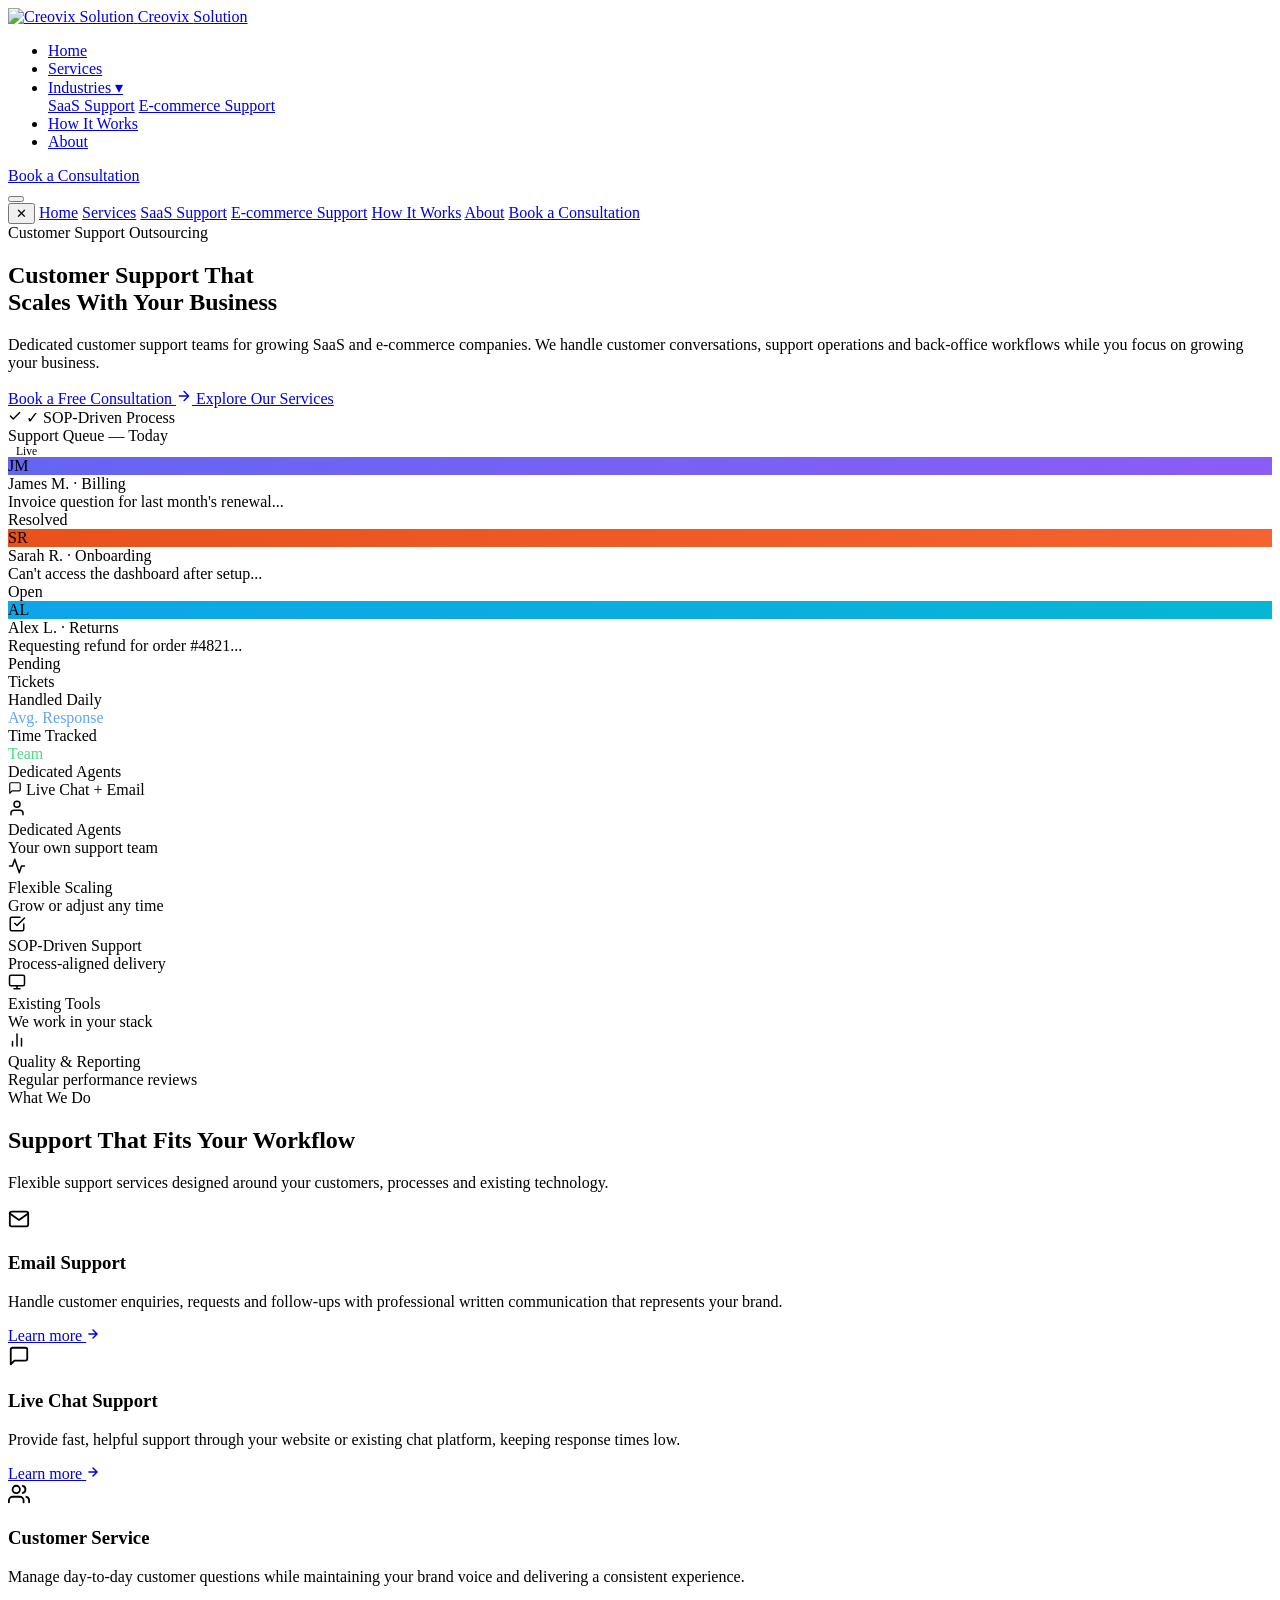
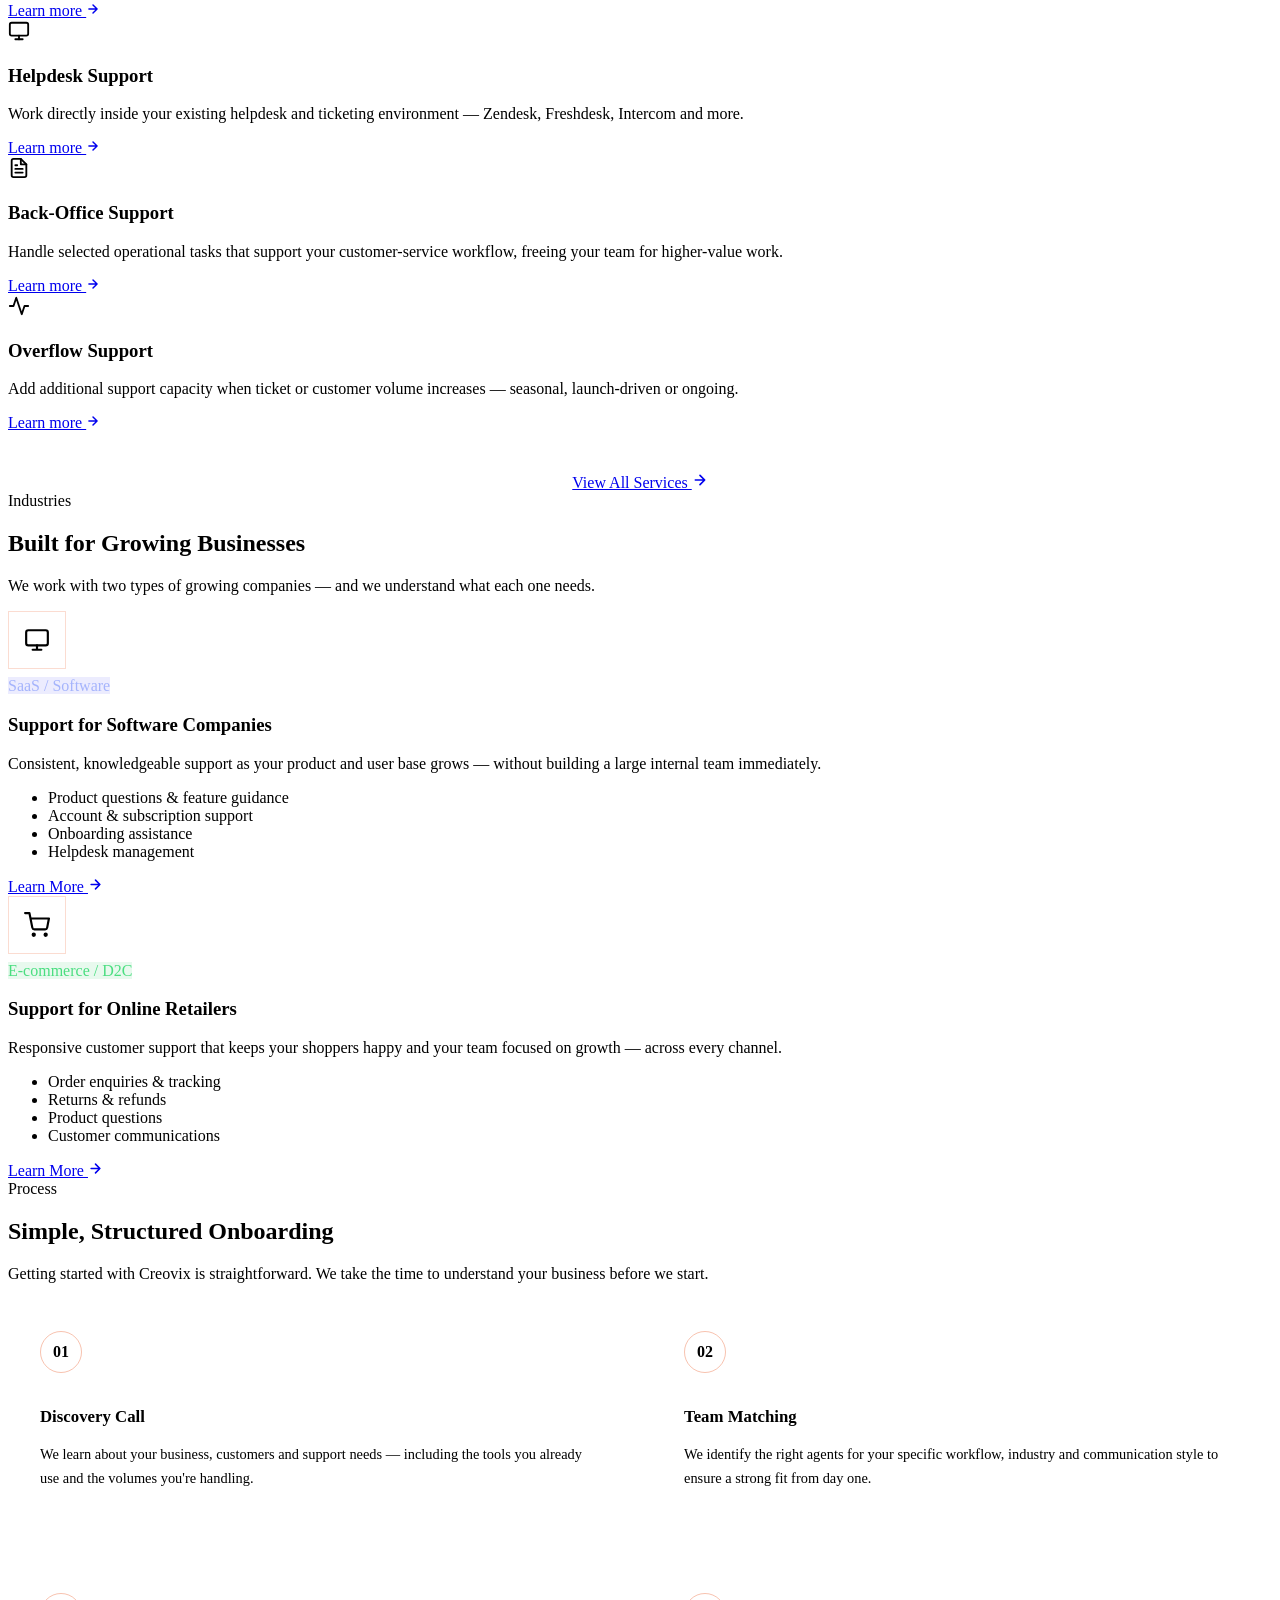
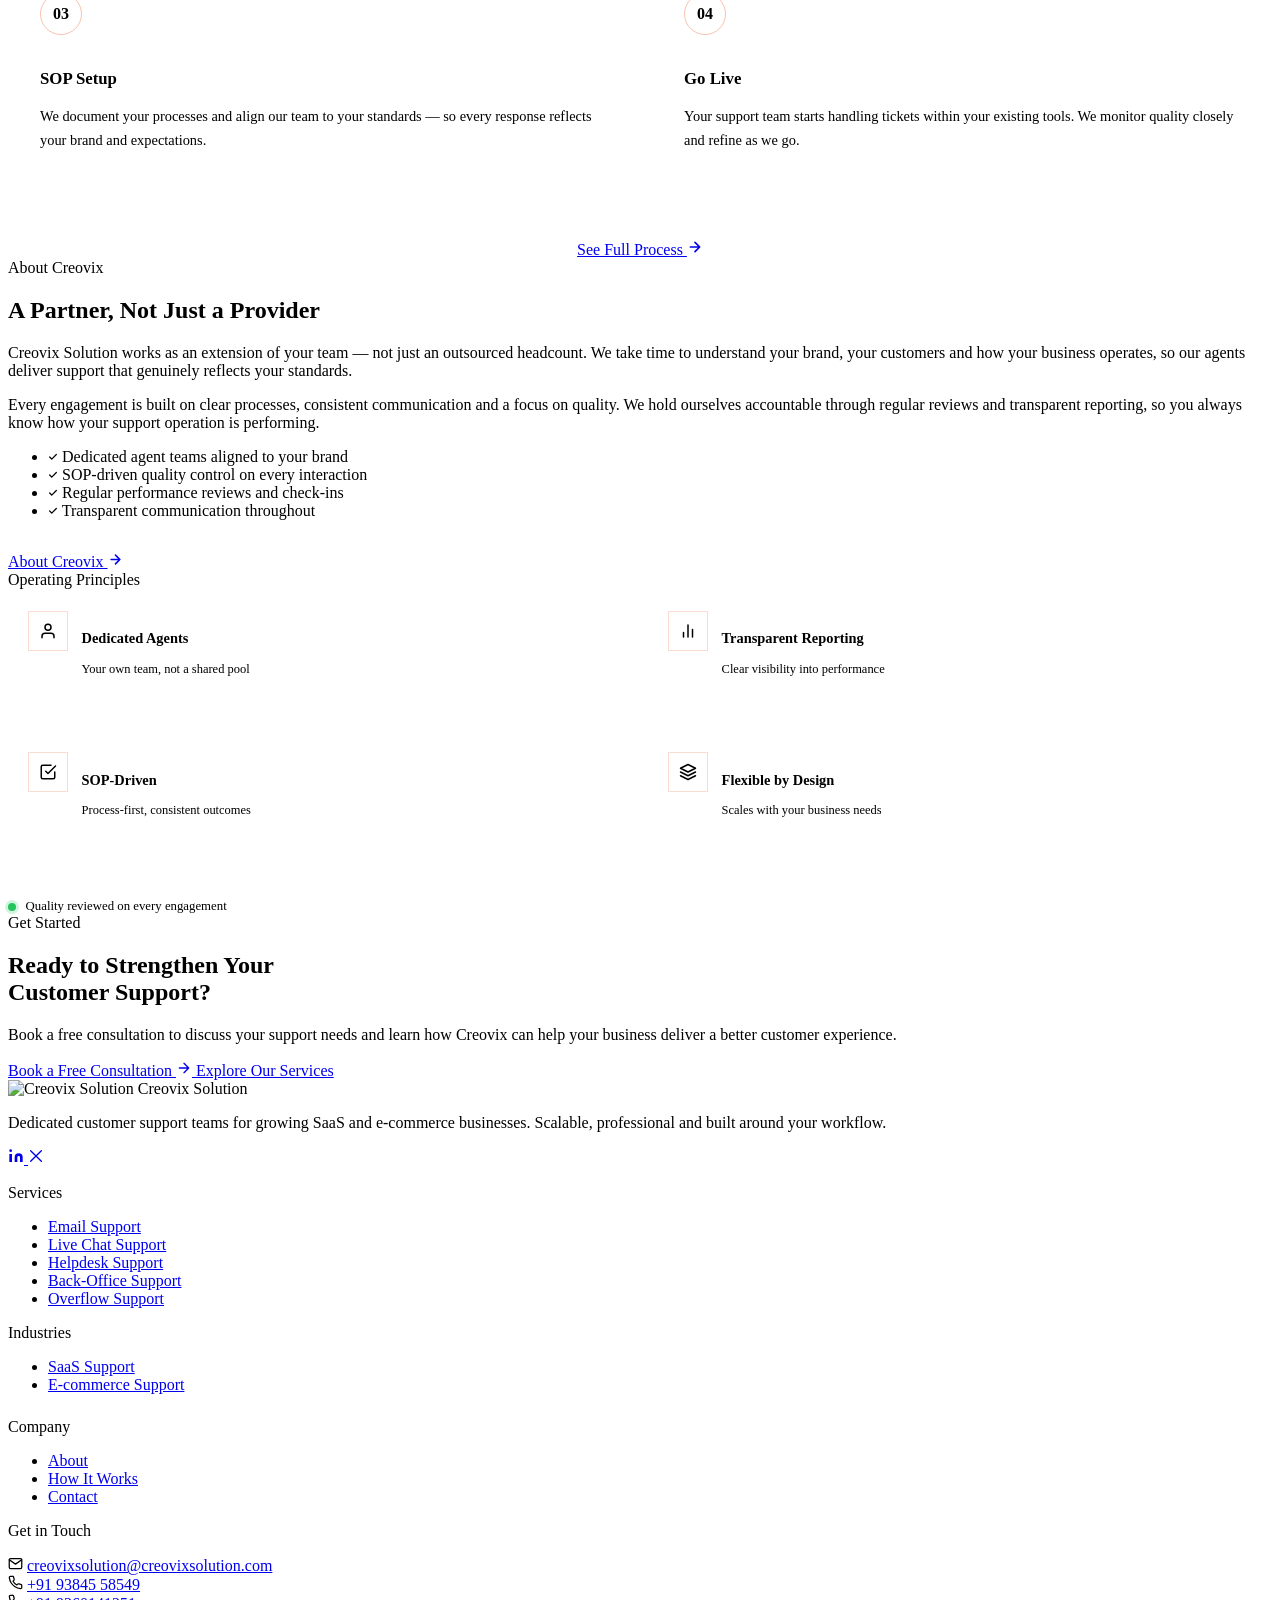
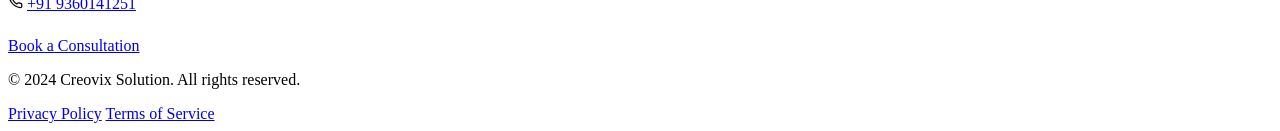
==== index.html @ 56b6237a "Add files via upload" ====
<!DOCTYPE html>
<html lang="en">
<head>
  <meta charset="UTF-8">
  <meta name="viewport" content="width=device-width, initial-scale=1.0">
  <title>Creovix Solution — Customer Support That Scales With Your Business</title>
  <meta name="description" content="Dedicated customer support teams for growing SaaS and e-commerce companies. Creovix Solution handles customer conversations, support operations and back-office workflows while you focus on growth.">

  <!-- Open Graph -->
  <meta property="og:title" content="Creovix Solution — Customer Support That Scales With Your Business">
  <meta property="og:description" content="Dedicated customer support teams for growing SaaS and e-commerce companies. Professional, scalable and built around your workflow.">
  <meta property="og:type" content="website">
  <meta property="og:url" content="https://creovixsolution.com">
  <meta property="og:image" content="assets/logo.png">

  <!-- Twitter Card -->
  <meta name="twitter:card" content="summary_large_image">
  <meta name="twitter:title" content="Creovix Solution — Customer Support That Scales">
  <meta name="twitter:description" content="Dedicated support teams for SaaS and e-commerce businesses. Scalable, professional and built around your workflow.">

  <link rel="stylesheet" href="css/styles.css">

  <style>
    /* ── Homepage-specific tweaks ── */

    /* Hero visual show on tablets */
    @media (max-width: 1024px) {
      .hero__visual { display: flex; }
      .hero__inner  { grid-template-columns: 1fr 1fr; gap: 2rem; }
      .hero__card-wrapper { max-width: 360px; }
    }
    @media (max-width: 820px) {
      .hero__inner  { grid-template-columns: 1fr; }
      .hero__visual { display: none; }
    }

    /* Steps grid (homepage teaser — 2×2) */
    .steps-grid {
      display: grid;
      grid-template-columns: 1fr 1fr;
      gap: 1.5rem;
    }
    @media (max-width: 640px) {
      .steps-grid { grid-template-columns: 1fr; }
    }

    .step-card {
      background: var(--grad-card);
      border: 1px solid var(--border);
      border-radius: var(--radius-lg);
      padding: 2rem;
      transition: all var(--duration) var(--ease);
      position: relative;
      overflow: hidden;
    }
    .step-card:hover {
      border-color: var(--border-hover);
      transform: translateY(-4px);
      box-shadow: var(--shadow-md);
    }
    .step-card__num {
      display: inline-flex;
      align-items: center;
      justify-content: center;
      width: 40px; height: 40px;
      border-radius: 50%;
      background: var(--accent-subtle);
      border: 1.5px solid rgba(232,82,26,0.35);
      font-family: var(--font-display);
      font-size: 1rem;
      font-weight: 700;
      color: var(--accent);
      margin-bottom: 1.1rem;
    }
    .step-card h3 {
      font-size: 1.05rem;
      font-weight: 600;
      margin-bottom: 0.5rem;
    }
    .step-card p {
      font-size: 0.9rem;
      color: var(--text-muted);
      line-height: 1.7;
    }

    /* About teaser principles grid */
    .principles-grid {
      display: grid;
      grid-template-columns: 1fr 1fr;
      gap: 1rem;
    }
    .principle-card {
      background: var(--surface);
      border: 1px solid var(--border);
      border-radius: var(--radius-md);
      padding: 1.4rem 1.25rem;
      display: flex;
      align-items: flex-start;
      gap: 0.85rem;
      transition: all var(--duration) var(--ease);
    }
    .principle-card:hover {
      border-color: var(--border-hover);
      background: var(--surface-hover);
    }
    .principle-card__icon {
      width: 38px; height: 38px;
      border-radius: var(--radius-md);
      background: var(--accent-subtle);
      border: 1px solid rgba(232,82,26,0.2);
      display: flex;
      align-items: center;
      justify-content: center;
      flex-shrink: 0;
      color: var(--accent);
    }
    .principle-card h4 {
      font-size: 0.9rem;
      font-weight: 600;
      margin-bottom: 0.2rem;
      color: var(--text-primary);
    }
    .principle-card p {
      font-size: 0.78rem;
      color: var(--text-muted);
      line-height: 1.55;
    }

    /* Industry card badge colours */
    .badge--saas { background: rgba(99,102,241,0.12); color: #a5b4fc; }
    .badge--ecom { background: rgba(34,197,94,0.1); color: #4ADE80; }

    /* Industry visual icon panel */
    .industry-icon-panel {
      width: 56px; height: 56px;
      border-radius: var(--radius-lg);
      background: var(--accent-subtle);
      border: 1px solid rgba(232,82,26,0.2);
      display: flex;
      align-items: center;
      justify-content: center;
      color: var(--accent);
      margin-bottom: 0.5rem;
    }
  </style>
</head>
<body>

<!-- ═══════════════════════════════════════════════
     NAVIGATION
════════════════════════════════════════════════ -->
<nav class="nav" id="nav">
  <div class="container">
    <div class="nav__inner">
      <a href="index.html" class="nav__logo">
        <img src="assets/logo.png" alt="Creovix Solution">
        <span class="nav__logo-text">Creovix <span>Solution</span></span>
      </a>
      <ul class="nav__links">
        <li><a href="index.html" class="nav__link active">Home</a></li>
        <li class="nav__item">
          <a href="services.html" class="nav__link">Services</a>
        </li>
        <li class="nav__item">
          <a href="#" class="nav__link">Industries ▾</a>
          <div class="nav__dropdown">
            <a href="saas-support.html" class="nav__dropdown-link">SaaS Support</a>
            <a href="ecommerce-support.html" class="nav__dropdown-link">E-commerce Support</a>
          </div>
        </li>
        <li><a href="how-it-works.html" class="nav__link">How It Works</a></li>
        <li><a href="about.html" class="nav__link">About</a></li>
      </ul>
      <div class="nav__cta">
        <a href="contact.html" class="btn btn-primary btn-sm">Book a Consultation</a>
      </div>
      <button class="nav__hamburger" aria-label="Menu">
        <span></span><span></span><span></span>
      </button>
    </div>
  </div>
</nav>

<div class="nav__mobile">
  <button class="nav__mobile-close">✕</button>
  <a href="index.html" class="nav__mobile-link">Home</a>
  <a href="services.html" class="nav__mobile-link">Services</a>
  <a href="saas-support.html" class="nav__mobile-link">SaaS Support</a>
  <a href="ecommerce-support.html" class="nav__mobile-link">E-commerce Support</a>
  <a href="how-it-works.html" class="nav__mobile-link">How It Works</a>
  <a href="about.html" class="nav__mobile-link">About</a>
  <a href="contact.html" class="nav__mobile-link btn btn-primary" style="margin-top:1rem;">Book a Consultation</a>
</div>


<!-- ═══════════════════════════════════════════════
     SECTION 1 — HERO
════════════════════════════════════════════════ -->
<section class="hero">
  <!-- Background decorations -->
  <div class="hero__bg-grid" aria-hidden="true"></div>
  <div class="hero__glow" aria-hidden="true"></div>
  <div class="hero__glow-2" aria-hidden="true"></div>

  <div class="container">
    <div class="hero__inner">

      <!-- Left — Content -->
      <div class="hero__content">
        <div class="hero__badge">
          <span class="hero__badge-dot"></span>
          Customer Support Outsourcing
        </div>

        <h1 class="display-xl hero__title">
          Customer Support That<br>
          <span class="highlight">Scales</span> With Your Business
        </h1>

        <p class="hero__lead">
          Dedicated customer support teams for growing SaaS and e-commerce companies. We handle customer conversations, support operations and back-office workflows while you focus on growing your business.
        </p>

        <div class="hero__actions">
          <a href="contact.html" class="btn btn-primary btn-lg">
            Book a Free Consultation
            <svg width="16" height="16" viewBox="0 0 24 24" fill="none" stroke="currentColor" stroke-width="2" stroke-linecap="round" stroke-linejoin="round">
              <path d="M5 12h14M12 5l7 7-7 7"/>
            </svg>
          </a>
          <a href="services.html" class="btn btn-secondary btn-lg">Explore Our Services</a>
        </div>
      </div>

      <!-- Right — Faux Dashboard -->
      <div class="hero__visual">
        <div class="hero__card-wrapper">

          <!-- Float card top-left -->
          <div class="hero__float-card hero__float-card--tl">
            <svg width="14" height="14" viewBox="0 0 24 24" fill="none" stroke="currentColor" stroke-width="2.5" stroke-linecap="round" stroke-linejoin="round">
              <polyline points="20 6 9 17 4 12"/>
            </svg>
            ✓ SOP-Driven Process
          </div>

          <!-- Dashboard panel -->
          <div class="hero__interface">
            <!-- Header -->
            <div class="hero__interface-header">
              <span class="hero__interface-title">Support Queue — Today</span>
              <div style="display:flex;align-items:center;gap:0.5rem;">
                <div class="hero__status-dot"></div>
                <span style="font-size:0.72rem;color:var(--text-muted);">Live</span>
              </div>
            </div>

            <!-- Ticket 1 -->
            <div class="hero__ticket">
              <div class="hero__ticket-avatar" style="background: linear-gradient(135deg,#6366F1,#8B5CF6);">JM</div>
              <div class="hero__ticket-body">
                <div class="hero__ticket-name">James M. · Billing</div>
                <div class="hero__ticket-msg">Invoice question for last month's renewal...</div>
              </div>
              <span class="hero__ticket-badge badge--green">Resolved</span>
            </div>

            <!-- Ticket 2 -->
            <div class="hero__ticket">
              <div class="hero__ticket-avatar" style="background: linear-gradient(135deg,#E8521A,#F46330);">SR</div>
              <div class="hero__ticket-body">
                <div class="hero__ticket-name">Sarah R. · Onboarding</div>
                <div class="hero__ticket-msg">Can't access the dashboard after setup...</div>
              </div>
              <span class="hero__ticket-badge badge--blue">Open</span>
            </div>

            <!-- Ticket 3 -->
            <div class="hero__ticket" style="margin-bottom:0;">
              <div class="hero__ticket-avatar" style="background: linear-gradient(135deg,#0EA5E9,#06B6D4);">AL</div>
              <div class="hero__ticket-body">
                <div class="hero__ticket-name">Alex L. · Returns</div>
                <div class="hero__ticket-msg">Requesting refund for order #4821...</div>
              </div>
              <span class="hero__ticket-badge badge--orange">Pending</span>
            </div>

            <!-- Metric cards -->
            <div class="hero__metrics">
              <div class="hero__metric">
                <div class="hero__metric-value" style="color:var(--accent);">Tickets</div>
                <div class="hero__metric-label">Handled Daily</div>
              </div>
              <div class="hero__metric">
                <div class="hero__metric-value" style="color:#60A5FA;">Avg. Response</div>
                <div class="hero__metric-label">Time Tracked</div>
              </div>
              <div class="hero__metric">
                <div class="hero__metric-value" style="color:#4ADE80;">Team</div>
                <div class="hero__metric-label">Dedicated Agents</div>
              </div>
            </div>
          </div><!-- /.hero__interface -->

          <!-- Float card bottom-right -->
          <div class="hero__float-card hero__float-card--br">
            <svg width="14" height="14" viewBox="0 0 24 24" fill="none" stroke="currentColor" stroke-width="2" stroke-linecap="round" stroke-linejoin="round">
              <path d="M21 15a2 2 0 0 1-2 2H7l-4 4V5a2 2 0 0 1 2-2h14a2 2 0 0 1 2 2z"/>
            </svg>
            Live Chat + Email
          </div>

        </div><!-- /.hero__card-wrapper -->
      </div><!-- /.hero__visual -->

    </div><!-- /.hero__inner -->
  </div><!-- /.container -->
</section>


<!-- ═══════════════════════════════════════════════
     SECTION 2 — TRUST STRIP
════════════════════════════════════════════════ -->
<div class="trust">
  <div class="container">
    <div class="trust__inner">

      <div class="trust__item">
        <div class="trust__icon">
          <svg width="18" height="18" viewBox="0 0 24 24" fill="none" stroke="currentColor" stroke-width="2" stroke-linecap="round" stroke-linejoin="round">
            <path d="M20 21v-2a4 4 0 0 0-4-4H8a4 4 0 0 0-4 4v2"/>
            <circle cx="12" cy="7" r="4"/>
          </svg>
        </div>
        <div class="trust__text">
          <div class="trust__title">Dedicated Agents</div>
          <div class="trust__desc">Your own support team</div>
        </div>
      </div>

      <div class="trust__item">
        <div class="trust__icon">
          <svg width="18" height="18" viewBox="0 0 24 24" fill="none" stroke="currentColor" stroke-width="2" stroke-linecap="round" stroke-linejoin="round">
            <polyline points="22 12 18 12 15 21 9 3 6 12 2 12"/>
          </svg>
        </div>
        <div class="trust__text">
          <div class="trust__title">Flexible Scaling</div>
          <div class="trust__desc">Grow or adjust any time</div>
        </div>
      </div>

      <div class="trust__item">
        <div class="trust__icon">
          <svg width="18" height="18" viewBox="0 0 24 24" fill="none" stroke="currentColor" stroke-width="2" stroke-linecap="round" stroke-linejoin="round">
            <path d="M9 11l3 3L22 4"/>
            <path d="M21 12v7a2 2 0 0 1-2 2H5a2 2 0 0 1-2-2V5a2 2 0 0 1 2-2h11"/>
          </svg>
        </div>
        <div class="trust__text">
          <div class="trust__title">SOP-Driven Support</div>
          <div class="trust__desc">Process-aligned delivery</div>
        </div>
      </div>

      <div class="trust__item">
        <div class="trust__icon">
          <svg width="18" height="18" viewBox="0 0 24 24" fill="none" stroke="currentColor" stroke-width="2" stroke-linecap="round" stroke-linejoin="round">
            <rect x="2" y="3" width="20" height="14" rx="2"/>
            <path d="M8 21h8M12 17v4"/>
          </svg>
        </div>
        <div class="trust__text">
          <div class="trust__title">Existing Tools</div>
          <div class="trust__desc">We work in your stack</div>
        </div>
      </div>

      <div class="trust__item">
        <div class="trust__icon">
          <svg width="18" height="18" viewBox="0 0 24 24" fill="none" stroke="currentColor" stroke-width="2" stroke-linecap="round" stroke-linejoin="round">
            <path d="M18 20V10M12 20V4M6 20v-6"/>
          </svg>
        </div>
        <div class="trust__text">
          <div class="trust__title">Quality &amp; Reporting</div>
          <div class="trust__desc">Regular performance reviews</div>
        </div>
      </div>

    </div>
  </div>
</div>


<!-- ═══════════════════════════════════════════════
     SECTION 3 — SERVICES
════════════════════════════════════════════════ -->
<section class="section section--dark">
  <div class="container">

    <div class="section-header section-header--center animate-fade-up">
      <span class="section-label">What We Do</span>
      <h2>Support That Fits Your Workflow</h2>
      <p class="text-lead">Flexible support services designed around your customers, processes and existing technology.</p>
    </div>

    <div class="services-grid">

      <!-- 1 Email Support -->
      <div class="service-card animate-fade-up">
        <div class="service-card__icon">
          <svg width="22" height="22" viewBox="0 0 24 24" fill="none" stroke="currentColor" stroke-width="2" stroke-linecap="round" stroke-linejoin="round">
            <path d="M4 4h16c1.1 0 2 .9 2 2v12c0 1.1-.9 2-2 2H4c-1.1 0-2-.9-2-2V6c0-1.1.9-2 2-2z"/>
            <polyline points="22,6 12,13 2,6"/>
          </svg>
        </div>
        <h3>Email Support</h3>
        <p>Handle customer enquiries, requests and follow-ups with professional written communication that represents your brand.</p>
        <a href="services.html" class="service-card__arrow">
          Learn more
          <svg width="14" height="14" viewBox="0 0 24 24" fill="none" stroke="currentColor" stroke-width="2.5" stroke-linecap="round" stroke-linejoin="round">
            <path d="M5 12h14M12 5l7 7-7 7"/>
          </svg>
        </a>
      </div>

      <!-- 2 Live Chat -->
      <div class="service-card animate-fade-up">
        <div class="service-card__icon">
          <svg width="22" height="22" viewBox="0 0 24 24" fill="none" stroke="currentColor" stroke-width="2" stroke-linecap="round" stroke-linejoin="round">
            <path d="M21 15a2 2 0 0 1-2 2H7l-4 4V5a2 2 0 0 1 2-2h14a2 2 0 0 1 2 2z"/>
          </svg>
        </div>
        <h3>Live Chat Support</h3>
        <p>Provide fast, helpful support through your website or existing chat platform, keeping response times low.</p>
        <a href="services.html" class="service-card__arrow">
          Learn more
          <svg width="14" height="14" viewBox="0 0 24 24" fill="none" stroke="currentColor" stroke-width="2.5" stroke-linecap="round" stroke-linejoin="round">
            <path d="M5 12h14M12 5l7 7-7 7"/>
          </svg>
        </a>
      </div>

      <!-- 3 Customer Service -->
      <div class="service-card animate-fade-up">
        <div class="service-card__icon">
          <svg width="22" height="22" viewBox="0 0 24 24" fill="none" stroke="currentColor" stroke-width="2" stroke-linecap="round" stroke-linejoin="round">
            <path d="M17 21v-2a4 4 0 0 0-4-4H5a4 4 0 0 0-4 4v2"/>
            <circle cx="9" cy="7" r="4"/>
            <path d="M23 21v-2a4 4 0 0 0-3-3.87"/>
            <path d="M16 3.13a4 4 0 0 1 0 7.75"/>
          </svg>
        </div>
        <h3>Customer Service</h3>
        <p>Manage day-to-day customer questions while maintaining your brand voice and delivering a consistent experience.</p>
        <a href="services.html" class="service-card__arrow">
          Learn more
          <svg width="14" height="14" viewBox="0 0 24 24" fill="none" stroke="currentColor" stroke-width="2.5" stroke-linecap="round" stroke-linejoin="round">
            <path d="M5 12h14M12 5l7 7-7 7"/>
          </svg>
        </a>
      </div>

      <!-- 4 Helpdesk -->
      <div class="service-card animate-fade-up">
        <div class="service-card__icon">
          <svg width="22" height="22" viewBox="0 0 24 24" fill="none" stroke="currentColor" stroke-width="2" stroke-linecap="round" stroke-linejoin="round">
            <rect x="2" y="3" width="20" height="14" rx="2" ry="2"/>
            <line x1="8" y1="21" x2="16" y2="21"/>
            <line x1="12" y1="17" x2="12" y2="21"/>
          </svg>
        </div>
        <h3>Helpdesk Support</h3>
        <p>Work directly inside your existing helpdesk and ticketing environment — Zendesk, Freshdesk, Intercom and more.</p>
        <a href="services.html" class="service-card__arrow">
          Learn more
          <svg width="14" height="14" viewBox="0 0 24 24" fill="none" stroke="currentColor" stroke-width="2.5" stroke-linecap="round" stroke-linejoin="round">
            <path d="M5 12h14M12 5l7 7-7 7"/>
          </svg>
        </a>
      </div>

      <!-- 5 Back-Office -->
      <div class="service-card animate-fade-up">
        <div class="service-card__icon">
          <svg width="22" height="22" viewBox="0 0 24 24" fill="none" stroke="currentColor" stroke-width="2" stroke-linecap="round" stroke-linejoin="round">
            <path d="M14 2H6a2 2 0 0 0-2 2v16a2 2 0 0 0 2 2h12a2 2 0 0 0 2-2V8z"/>
            <polyline points="14 2 14 8 20 8"/>
            <line x1="16" y1="13" x2="8" y2="13"/>
            <line x1="16" y1="17" x2="8" y2="17"/>
            <polyline points="10 9 9 9 8 9"/>
          </svg>
        </div>
        <h3>Back-Office Support</h3>
        <p>Handle selected operational tasks that support your customer-service workflow, freeing your team for higher-value work.</p>
        <a href="services.html" class="service-card__arrow">
          Learn more
          <svg width="14" height="14" viewBox="0 0 24 24" fill="none" stroke="currentColor" stroke-width="2.5" stroke-linecap="round" stroke-linejoin="round">
            <path d="M5 12h14M12 5l7 7-7 7"/>
          </svg>
        </a>
      </div>

      <!-- 6 Overflow -->
      <div class="service-card animate-fade-up">
        <div class="service-card__icon">
          <svg width="22" height="22" viewBox="0 0 24 24" fill="none" stroke="currentColor" stroke-width="2" stroke-linecap="round" stroke-linejoin="round">
            <polyline points="22 12 18 12 15 21 9 3 6 12 2 12"/>
          </svg>
        </div>
        <h3>Overflow Support</h3>
        <p>Add additional support capacity when ticket or customer volume increases — seasonal, launch-driven or ongoing.</p>
        <a href="services.html" class="service-card__arrow">
          Learn more
          <svg width="14" height="14" viewBox="0 0 24 24" fill="none" stroke="currentColor" stroke-width="2.5" stroke-linecap="round" stroke-linejoin="round">
            <path d="M5 12h14M12 5l7 7-7 7"/>
          </svg>
        </a>
      </div>

    </div><!-- /.services-grid -->

    <div style="text-align:center;margin-top:2.5rem;" class="animate-fade-up">
      <a href="services.html" class="btn btn-ghost btn-lg">
        View All Services
        <svg width="16" height="16" viewBox="0 0 24 24" fill="none" stroke="currentColor" stroke-width="2.5" stroke-linecap="round" stroke-linejoin="round">
          <path d="M5 12h14M12 5l7 7-7 7"/>
        </svg>
      </a>
    </div>

  </div>
</section>


<!-- ═══════════════════════════════════════════════
     SECTION 4 — INDUSTRY SPLIT
════════════════════════════════════════════════ -->
<section class="section">
  <div class="container">

    <div class="section-header section-header--center animate-fade-up">
      <span class="section-label">Industries</span>
      <h2>Built for Growing Businesses</h2>
      <p class="text-lead">We work with two types of growing companies — and we understand what each one needs.</p>
    </div>

    <div class="industry-grid">

      <!-- SaaS Card -->
      <div class="industry-card animate-fade-up">
        <div>
          <div class="industry-icon-panel">
            <svg width="26" height="26" viewBox="0 0 24 24" fill="none" stroke="currentColor" stroke-width="2" stroke-linecap="round" stroke-linejoin="round">
              <rect x="2" y="3" width="20" height="14" rx="2" ry="2"/>
              <path d="M8 21h8M12 17v4"/>
            </svg>
          </div>
          <span class="industry-card__badge badge--saas">SaaS / Software</span>
        </div>
        <h3>Support for Software Companies</h3>
        <p>Consistent, knowledgeable support as your product and user base grows — without building a large internal team immediately.</p>
        <ul class="industry-card__list">
          <li>Product questions &amp; feature guidance</li>
          <li>Account &amp; subscription support</li>
          <li>Onboarding assistance</li>
          <li>Helpdesk management</li>
        </ul>
        <a href="saas-support.html" class="btn btn-secondary" style="width:fit-content;">
          Learn More
          <svg width="15" height="15" viewBox="0 0 24 24" fill="none" stroke="currentColor" stroke-width="2.5" stroke-linecap="round" stroke-linejoin="round">
            <path d="M5 12h14M12 5l7 7-7 7"/>
          </svg>
        </a>
      </div>

      <!-- E-commerce Card -->
      <div class="industry-card animate-fade-up">
        <div>
          <div class="industry-icon-panel">
            <svg width="26" height="26" viewBox="0 0 24 24" fill="none" stroke="currentColor" stroke-width="2" stroke-linecap="round" stroke-linejoin="round">
              <circle cx="9" cy="21" r="1"/>
              <circle cx="20" cy="21" r="1"/>
              <path d="M1 1h4l2.68 13.39a2 2 0 0 0 2 1.61h9.72a2 2 0 0 0 2-1.61L23 6H6"/>
            </svg>
          </div>
          <span class="industry-card__badge badge--ecom">E-commerce / D2C</span>
        </div>
        <h3>Support for Online Retailers</h3>
        <p>Responsive customer support that keeps your shoppers happy and your team focused on growth — across every channel.</p>
        <ul class="industry-card__list">
          <li>Order enquiries &amp; tracking</li>
          <li>Returns &amp; refunds</li>
          <li>Product questions</li>
          <li>Customer communications</li>
        </ul>
        <a href="ecommerce-support.html" class="btn btn-secondary" style="width:fit-content;">
          Learn More
          <svg width="15" height="15" viewBox="0 0 24 24" fill="none" stroke="currentColor" stroke-width="2.5" stroke-linecap="round" stroke-linejoin="round">
            <path d="M5 12h14M12 5l7 7-7 7"/>
          </svg>
        </a>
      </div>

    </div><!-- /.industry-grid -->
  </div>
</section>


<!-- ═══════════════════════════════════════════════
     SECTION 5 — HOW IT WORKS (teaser)
════════════════════════════════════════════════ -->
<section class="section section--dark">
  <div class="container">

    <div class="section-header section-header--center animate-fade-up">
      <span class="section-label">Process</span>
      <h2>Simple, Structured Onboarding</h2>
      <p class="text-lead">Getting started with Creovix is straightforward. We take the time to understand your business before we start.</p>
    </div>

    <div class="steps-grid">

      <div class="step-card animate-fade-up">
        <div class="step-card__num">01</div>
        <h3>Discovery Call</h3>
        <p>We learn about your business, customers and support needs — including the tools you already use and the volumes you're handling.</p>
      </div>

      <div class="step-card animate-fade-up">
        <div class="step-card__num">02</div>
        <h3>Team Matching</h3>
        <p>We identify the right agents for your specific workflow, industry and communication style to ensure a strong fit from day one.</p>
      </div>

      <div class="step-card animate-fade-up">
        <div class="step-card__num">03</div>
        <h3>SOP Setup</h3>
        <p>We document your processes and align our team to your standards — so every response reflects your brand and expectations.</p>
      </div>

      <div class="step-card animate-fade-up">
        <div class="step-card__num">04</div>
        <h3>Go Live</h3>
        <p>Your support team starts handling tickets within your existing tools. We monitor quality closely and refine as we go.</p>
      </div>

    </div><!-- /.steps-grid -->

    <div style="text-align:center;margin-top:2.5rem;" class="animate-fade-up">
      <a href="how-it-works.html" class="btn btn-secondary btn-lg">
        See Full Process
        <svg width="16" height="16" viewBox="0 0 24 24" fill="none" stroke="currentColor" stroke-width="2.5" stroke-linecap="round" stroke-linejoin="round">
          <path d="M5 12h14M12 5l7 7-7 7"/>
        </svg>
      </a>
    </div>

  </div>
</section>


<!-- ═══════════════════════════════════════════════
     SECTION 6 — ABOUT TEASER
════════════════════════════════════════════════ -->
<section class="section section--alt">
  <div class="container">
    <div class="split">

      <!-- Left — Content -->
      <div class="split__content animate-fade-up">
        <span class="section-label">About Creovix</span>
        <h2>A Partner, Not Just a Provider</h2>
        <p>
          Creovix Solution works as an extension of your team — not just an outsourced headcount. We take time to understand your brand, your customers and how your business operates, so our agents deliver support that genuinely reflects your standards.
        </p>
        <p>
          Every engagement is built on clear processes, consistent communication and a focus on quality. We hold ourselves accountable through regular reviews and transparent reporting, so you always know how your support operation is performing.
        </p>

        <ul class="value-list" style="margin-bottom:2rem;">
          <li class="value-item">
            <span class="value-item__icon">
              <svg width="10" height="10" viewBox="0 0 24 24" fill="none" stroke="currentColor" stroke-width="3" stroke-linecap="round" stroke-linejoin="round"><polyline points="20 6 9 17 4 12"/></svg>
            </span>
            Dedicated agent teams aligned to your brand
          </li>
          <li class="value-item">
            <span class="value-item__icon">
              <svg width="10" height="10" viewBox="0 0 24 24" fill="none" stroke="currentColor" stroke-width="3" stroke-linecap="round" stroke-linejoin="round"><polyline points="20 6 9 17 4 12"/></svg>
            </span>
            SOP-driven quality control on every interaction
          </li>
          <li class="value-item">
            <span class="value-item__icon">
              <svg width="10" height="10" viewBox="0 0 24 24" fill="none" stroke="currentColor" stroke-width="3" stroke-linecap="round" stroke-linejoin="round"><polyline points="20 6 9 17 4 12"/></svg>
            </span>
            Regular performance reviews and check-ins
          </li>
          <li class="value-item">
            <span class="value-item__icon">
              <svg width="10" height="10" viewBox="0 0 24 24" fill="none" stroke="currentColor" stroke-width="3" stroke-linecap="round" stroke-linejoin="round"><polyline points="20 6 9 17 4 12"/></svg>
            </span>
            Transparent communication throughout
          </li>
        </ul>

        <a href="about.html" class="btn btn-primary">
          About Creovix
          <svg width="15" height="15" viewBox="0 0 24 24" fill="none" stroke="currentColor" stroke-width="2.5" stroke-linecap="round" stroke-linejoin="round">
            <path d="M5 12h14M12 5l7 7-7 7"/>
          </svg>
        </a>
      </div>

      <!-- Right — Operating Principles panel -->
      <div class="split__visual animate-fade-up">
        <div class="split__panel">
          <div class="split__panel-header">
            <span class="split__panel-title">Operating Principles</span>
            <div class="split__panel-dots">
              <div class="split__panel-dot"></div>
              <div class="split__panel-dot"></div>
              <div class="split__panel-dot"></div>
            </div>
          </div>

          <div class="principles-grid">

            <div class="principle-card">
              <div class="principle-card__icon">
                <svg width="18" height="18" viewBox="0 0 24 24" fill="none" stroke="currentColor" stroke-width="2" stroke-linecap="round" stroke-linejoin="round">
                  <path d="M20 21v-2a4 4 0 0 0-4-4H8a4 4 0 0 0-4 4v2"/>
                  <circle cx="12" cy="7" r="4"/>
                </svg>
              </div>
              <div>
                <h4>Dedicated Agents</h4>
                <p>Your own team, not a shared pool</p>
              </div>
            </div>

            <div class="principle-card">
              <div class="principle-card__icon">
                <svg width="18" height="18" viewBox="0 0 24 24" fill="none" stroke="currentColor" stroke-width="2" stroke-linecap="round" stroke-linejoin="round">
                  <path d="M18 20V10M12 20V4M6 20v-6"/>
                </svg>
              </div>
              <div>
                <h4>Transparent Reporting</h4>
                <p>Clear visibility into performance</p>
              </div>
            </div>

            <div class="principle-card">
              <div class="principle-card__icon">
                <svg width="18" height="18" viewBox="0 0 24 24" fill="none" stroke="currentColor" stroke-width="2" stroke-linecap="round" stroke-linejoin="round">
                  <path d="M9 11l3 3L22 4"/>
                  <path d="M21 12v7a2 2 0 0 1-2 2H5a2 2 0 0 1-2-2V5a2 2 0 0 1 2-2h11"/>
                </svg>
              </div>
              <div>
                <h4>SOP-Driven</h4>
                <p>Process-first, consistent outcomes</p>
              </div>
            </div>

            <div class="principle-card">
              <div class="principle-card__icon">
                <svg width="18" height="18" viewBox="0 0 24 24" fill="none" stroke="currentColor" stroke-width="2" stroke-linecap="round" stroke-linejoin="round">
                  <path d="M12 2L2 7l10 5 10-5-10-5z"/>
                  <path d="M2 17l10 5 10-5"/>
                  <path d="M2 12l10 5 10-5"/>
                </svg>
              </div>
              <div>
                <h4>Flexible by Design</h4>
                <p>Scales with your business needs</p>
              </div>
            </div>

          </div><!-- /.principles-grid -->

          <!-- Bottom accent strip -->
          <div style="margin-top:1.5rem;padding-top:1.25rem;border-top:1px solid var(--border);display:flex;align-items:center;gap:0.6rem;">
            <div style="width:8px;height:8px;border-radius:50%;background:#22C55E;box-shadow:0 0 0 3px rgba(34,197,94,0.2);flex-shrink:0;"></div>
            <span style="font-size:0.8rem;color:var(--text-muted);">Quality reviewed on every engagement</span>
          </div>

        </div><!-- /.split__panel -->
      </div><!-- /.split__visual -->

    </div><!-- /.split -->
  </div>
</section>


<!-- ═══════════════════════════════════════════════
     SECTION 7 — CTA
════════════════════════════════════════════════ -->
<div class="cta-section">
  <div class="cta-section__glow" aria-hidden="true"></div>
  <div class="container">
    <div class="cta-section__inner animate-fade-up">
      <span class="section-label">Get Started</span>
      <h2>Ready to Strengthen Your<br>Customer Support?</h2>
      <p>Book a free consultation to discuss your support needs and learn how Creovix can help your business deliver a better customer experience.</p>
      <div class="cta-section__actions">
        <a href="contact.html" class="btn btn-primary btn-lg">
          Book a Free Consultation
          <svg width="16" height="16" viewBox="0 0 24 24" fill="none" stroke="currentColor" stroke-width="2" stroke-linecap="round" stroke-linejoin="round">
            <path d="M5 12h14M12 5l7 7-7 7"/>
          </svg>
        </a>
        <a href="services.html" class="btn btn-secondary btn-lg">Explore Our Services</a>
      </div>
    </div>
  </div>
</div>


<!-- ═══════════════════════════════════════════════
     FOOTER
════════════════════════════════════════════════ -->
<footer class="footer">
  <div class="container">
    <div class="footer__top">

      <div class="footer__brand">
        <div class="footer__brand-logo">
          <img src="assets/logo.png" alt="Creovix Solution">
          <span class="footer__brand-name">Creovix <span>Solution</span></span>
        </div>
        <p>Dedicated customer support teams for growing SaaS and e-commerce businesses. Scalable, professional and built around your workflow.</p>
        <div class="footer__socials">
          <a href="#" class="footer__social" aria-label="LinkedIn">
            <svg width="16" height="16" viewBox="0 0 24 24" fill="currentColor">
              <path d="M16 8a6 6 0 0 1 6 6v7h-4v-7a2 2 0 0 0-2-2 2 2 0 0 0-2 2v7h-4v-7a6 6 0 0 1 6-6zM2 9h4v12H2z"/>
              <circle cx="4" cy="4" r="2"/>
            </svg>
          </a>
          <a href="#" class="footer__social" aria-label="Twitter/X">
            <svg width="16" height="16" viewBox="0 0 24 24" fill="currentColor">
              <path d="M4 4l16 16M20 4L4 20" stroke="currentColor" stroke-width="2" stroke-linecap="round" fill="none"/>
            </svg>
          </a>
        </div>
      </div>

      <div>
        <p class="footer__col-title">Services</p>
        <ul class="footer__links">
          <li><a href="services.html" class="footer__link">Email Support</a></li>
          <li><a href="services.html" class="footer__link">Live Chat Support</a></li>
          <li><a href="services.html" class="footer__link">Helpdesk Support</a></li>
          <li><a href="services.html" class="footer__link">Back-Office Support</a></li>
          <li><a href="services.html" class="footer__link">Overflow Support</a></li>
        </ul>
      </div>

      <div>
        <p class="footer__col-title">Industries</p>
        <ul class="footer__links">
          <li><a href="saas-support.html" class="footer__link">SaaS Support</a></li>
          <li><a href="ecommerce-support.html" class="footer__link">E-commerce Support</a></li>
        </ul>
        <p class="footer__col-title" style="margin-top:1.5rem;">Company</p>
        <ul class="footer__links">
          <li><a href="about.html" class="footer__link">About</a></li>
          <li><a href="how-it-works.html" class="footer__link">How It Works</a></li>
          <li><a href="contact.html" class="footer__link">Contact</a></li>
        </ul>
      </div>

      <div>
        <p class="footer__col-title">Get in Touch</p>
        <div class="footer__contact-item">
          <svg width="15" height="15" viewBox="0 0 24 24" fill="none" stroke="currentColor" stroke-width="2" stroke-linecap="round" stroke-linejoin="round"><path d="M4 4h16c1.1 0 2 .9 2 2v12c0 1.1-.9 2-2 2H4c-1.1 0-2-.9-2-2V6c0-1.1.9-2 2-2z"/><polyline points="22,6 12,13 2,6"/></svg>
          <a href="mailto:creovixsolution@creovixsolution.com">creovixsolution@creovixsolution.com</a>
        </div>
        <div class="footer__contact-item">
          <svg width="15" height="15" viewBox="0 0 24 24" fill="none" stroke="currentColor" stroke-width="2" stroke-linecap="round" stroke-linejoin="round"><path d="M22 16.92v3a2 2 0 0 1-2.18 2 19.79 19.79 0 0 1-8.63-3.07 19.5 19.5 0 0 1-6-6 19.79 19.79 0 0 1-3.07-8.67A2 2 0 0 1 4.11 2h3a2 2 0 0 1 2 1.72 12.84 12.84 0 0 0 .7 2.81 2 2 0 0 1-.45 2.11L8.09 9.91a16 16 0 0 0 6 6l1.27-1.27a2 2 0 0 1 2.11-.45 12.84 12.84 0 0 0 2.81.7A2 2 0 0 1 22 16.92z"/></svg>
          <a href="tel:+919384558549">+91 93845 58549</a>
        </div>
        <div class="footer__contact-item">
          <svg width="15" height="15" viewBox="0 0 24 24" fill="none" stroke="currentColor" stroke-width="2" stroke-linecap="round" stroke-linejoin="round"><path d="M22 16.92v3a2 2 0 0 1-2.18 2 19.79 19.79 0 0 1-8.63-3.07 19.5 19.5 0 0 1-6-6 19.79 19.79 0 0 1-3.07-8.67A2 2 0 0 1 4.11 2h3a2 2 0 0 1 2 1.72 12.84 12.84 0 0 0 .7 2.81 2 2 0 0 1-.45 2.11L8.09 9.91a16 16 0 0 0 6 6l1.27-1.27a2 2 0 0 1 2.11-.45 12.84 12.84 0 0 0 2.81.7A2 2 0 0 1 22 16.92z"/></svg>
          <a href="tel:+919360141251">+91 9360141251</a>
        </div>
        <div style="margin-top:1.5rem;">
          <a href="contact.html" class="btn btn-primary btn-sm">Book a Consultation</a>
        </div>
      </div>

    </div><!-- /.footer__top -->

    <div class="footer__bottom">
      <p class="footer__copy">© 2024 Creovix Solution. All rights reserved.</p>
      <div class="footer__legal">
        <a href="#">Privacy Policy</a>
        <a href="#">Terms of Service</a>
      </div>
    </div>

  </div>
</footer>

<script src="js/main.js"></script>
</body>
</html>
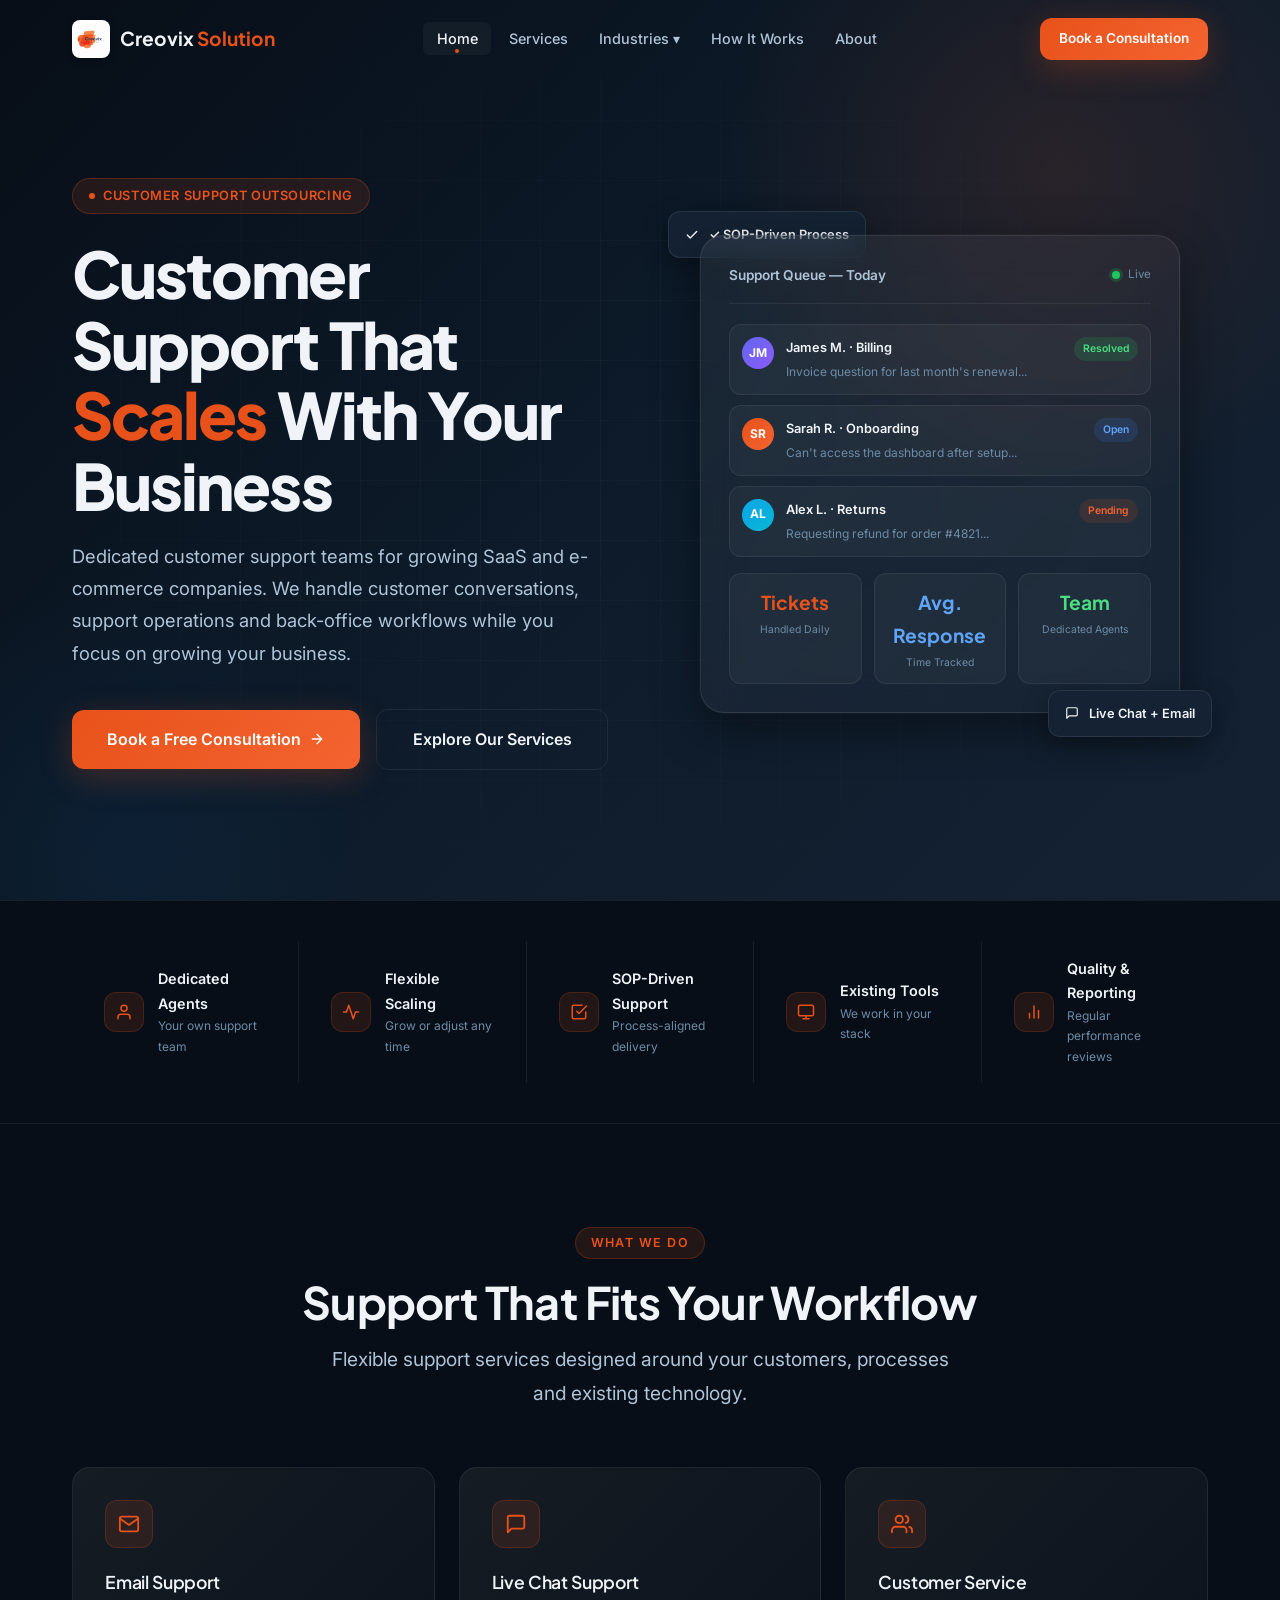
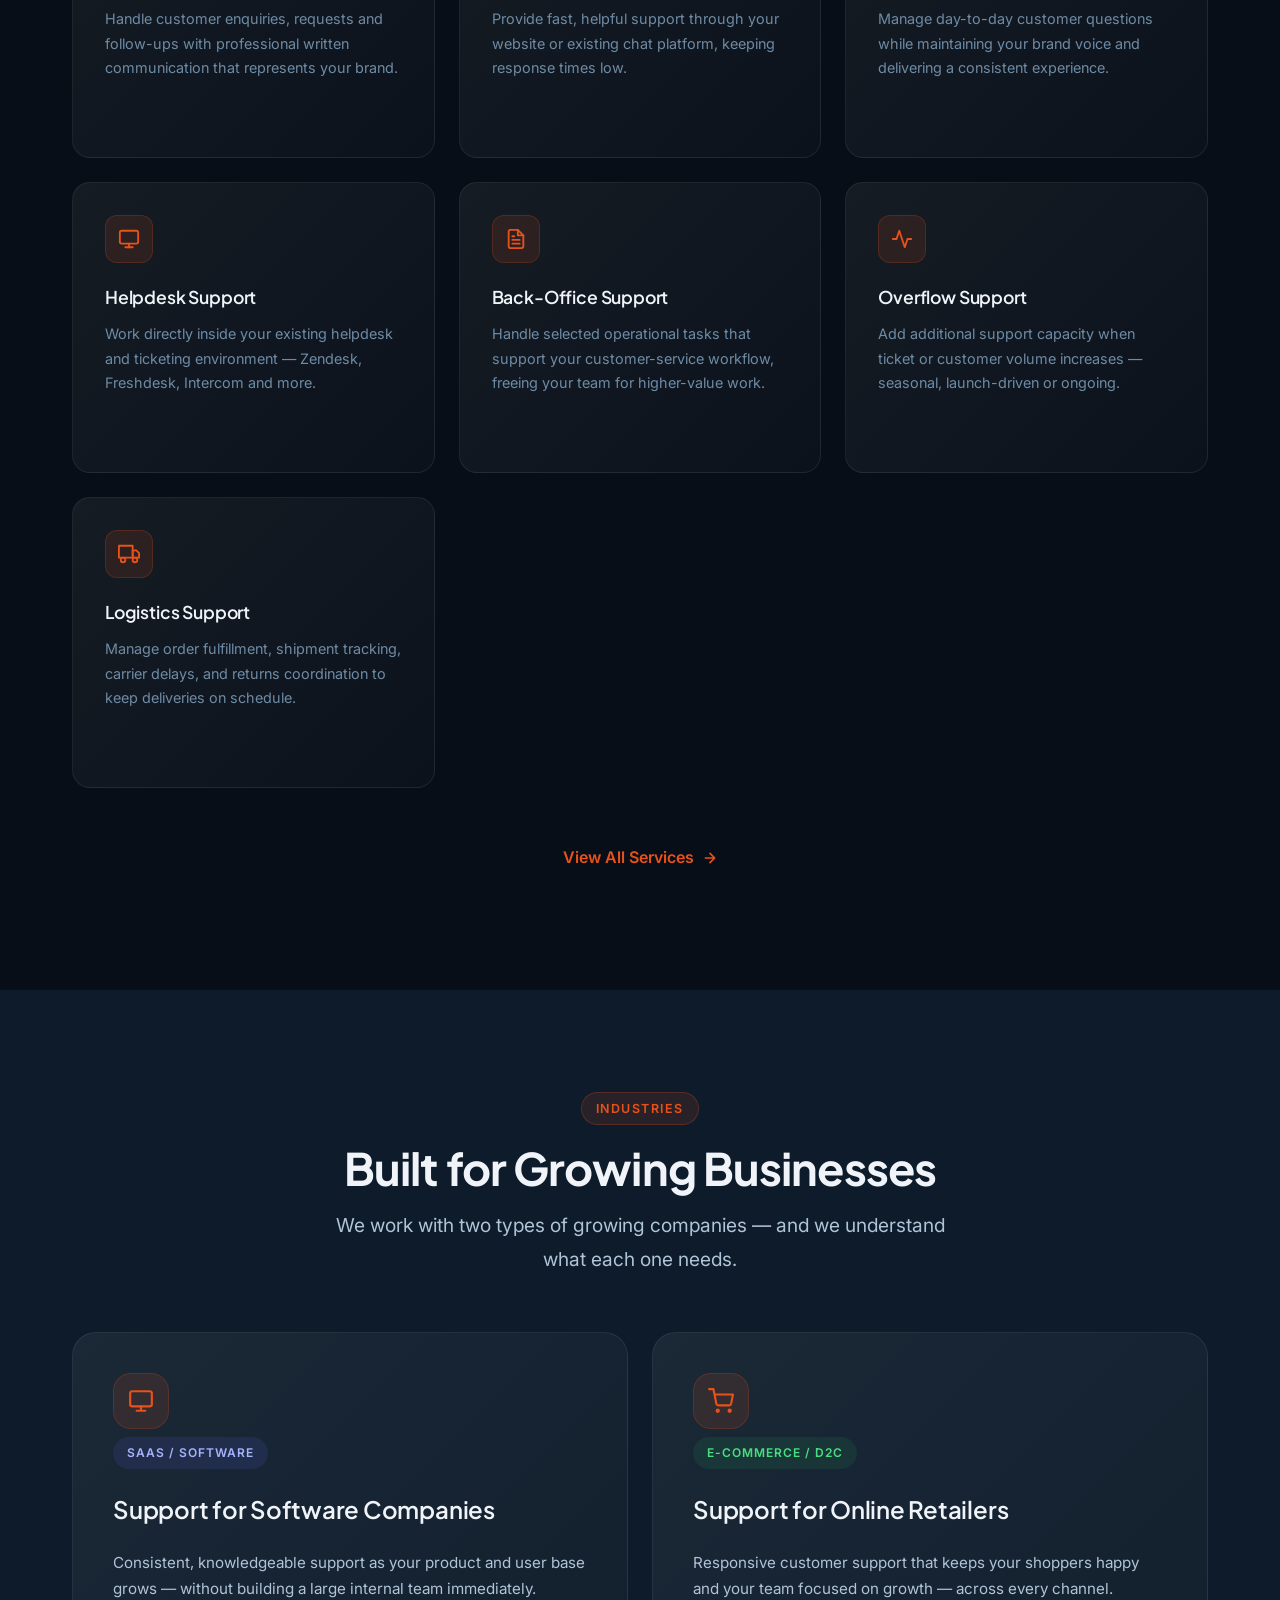
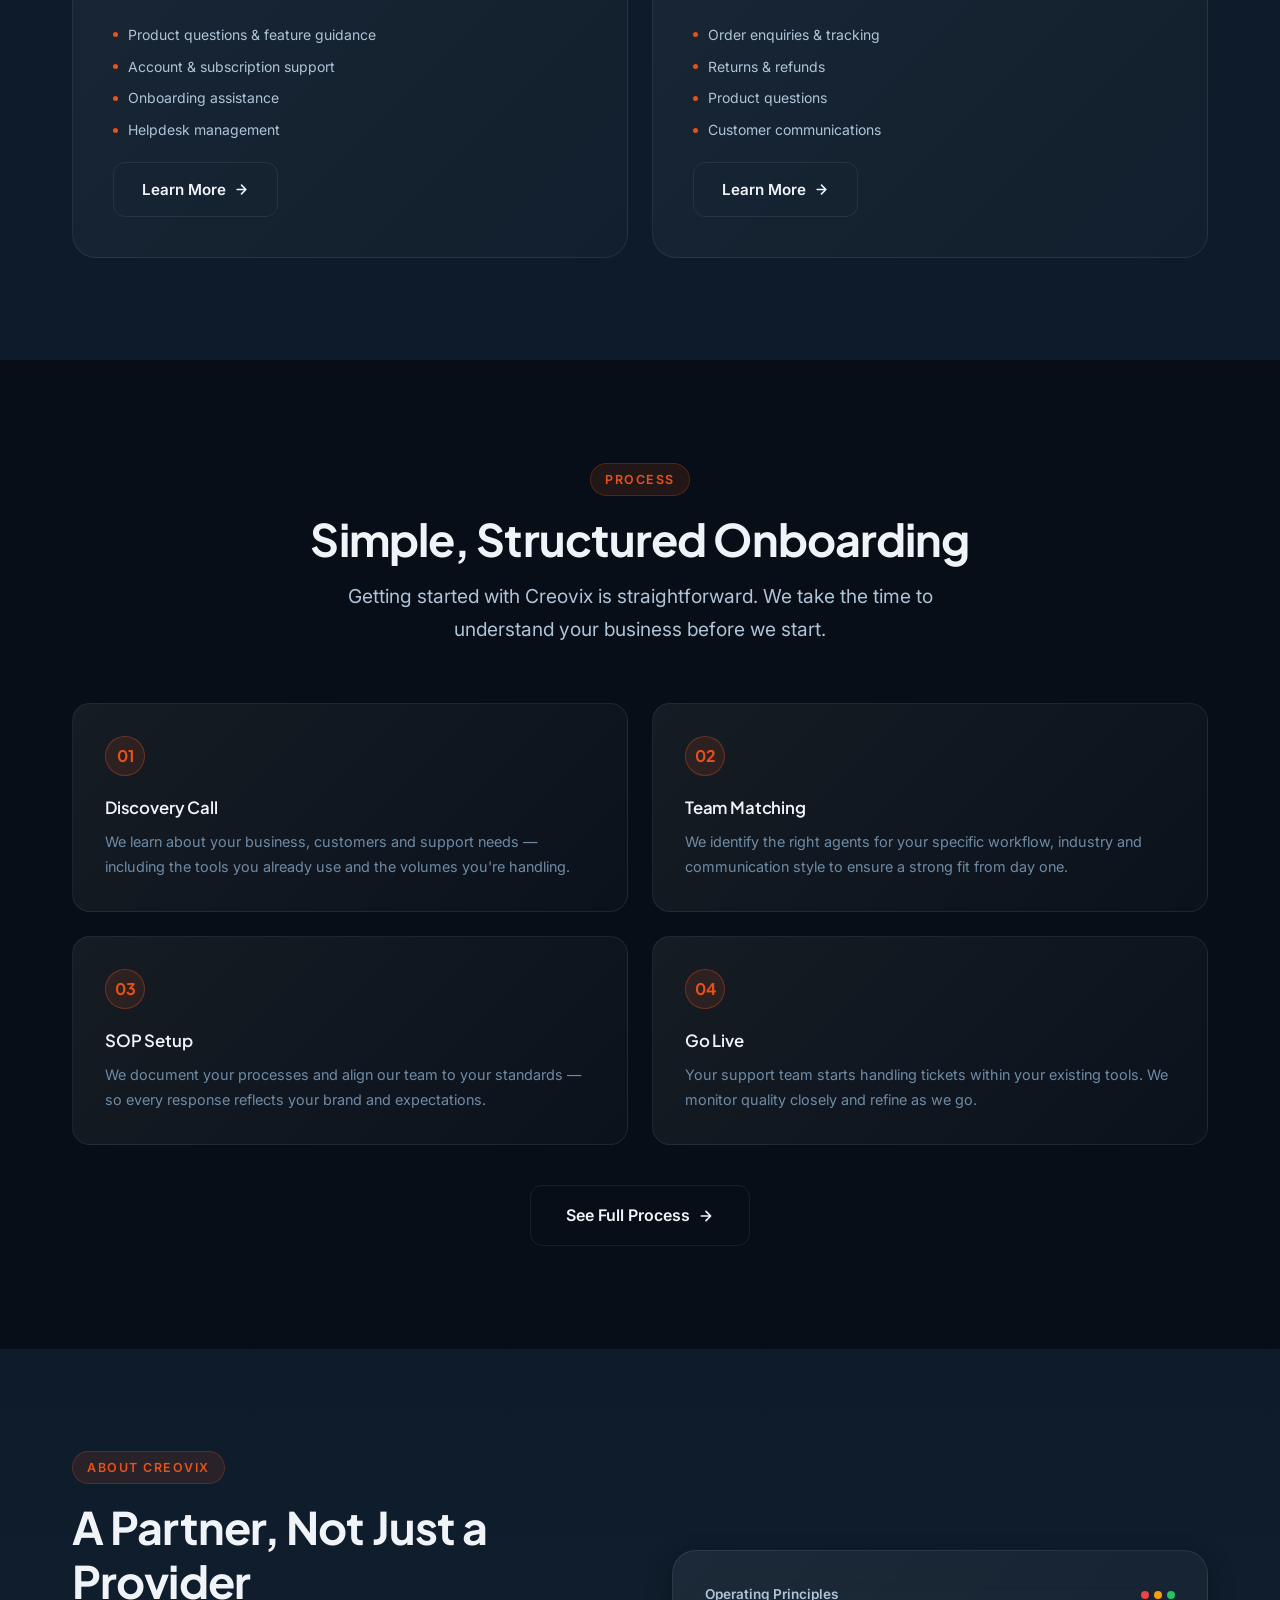
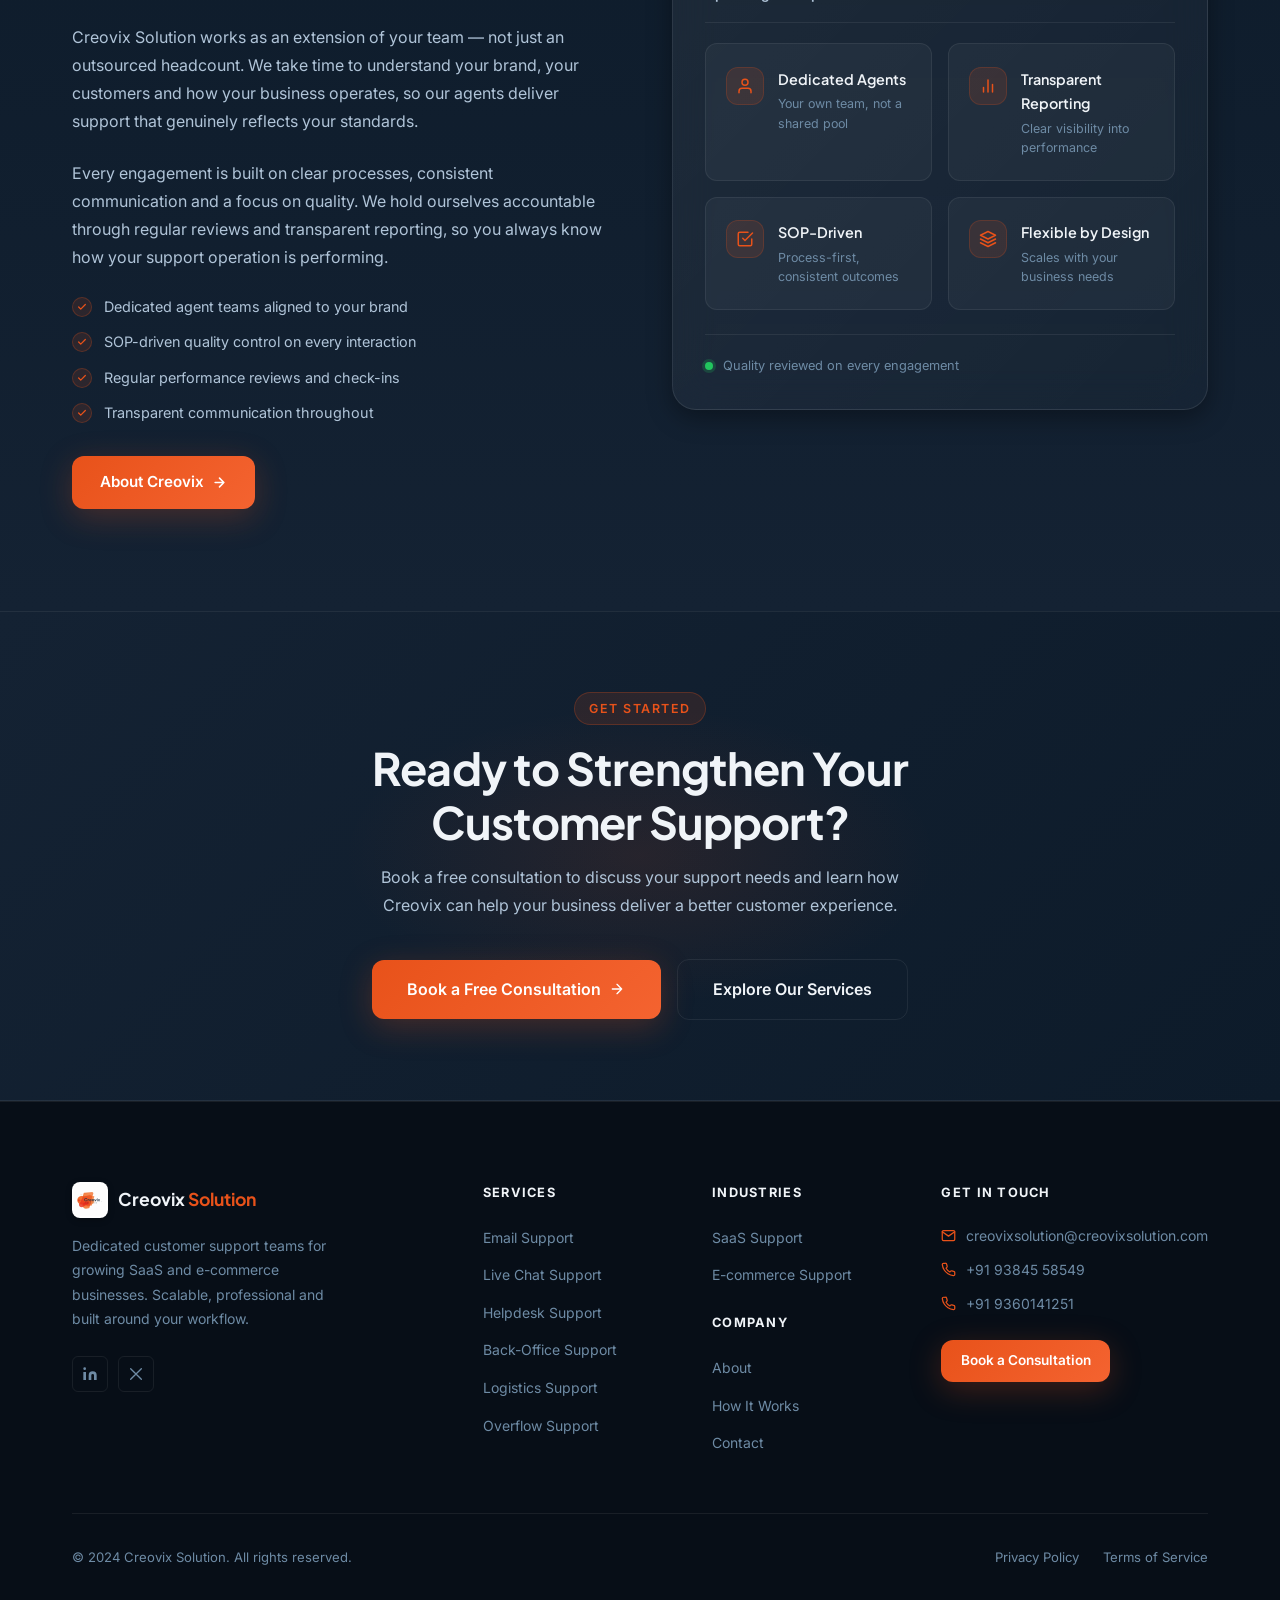
==== commit 6d31bdf6: "Add files via upload" ====
--- a/index.html
+++ b/index.html
@@ -519,6 +519,26 @@
         </a>
       </div>
 
+      <!-- 7 Logistics Support -->
+      <div class="service-card animate-fade-up">
+        <div class="service-card__icon">
+          <svg width="22" height="22" viewBox="0 0 24 24" fill="none" stroke="currentColor" stroke-width="2" stroke-linecap="round" stroke-linejoin="round">
+            <rect x="1" y="3" width="15" height="13"/>
+            <polygon points="16 8 20 8 23 11 23 16 16 16 16 8"/>
+            <circle cx="5.5" cy="18.5" r="2.5"/>
+            <circle cx="18.5" cy="18.5" r="2.5"/>
+          </svg>
+        </div>
+        <h3>Logistics Support</h3>
+        <p>Manage order fulfillment, shipment tracking, carrier delays, and returns coordination to keep deliveries on schedule.</p>
+        <a href="services.html" class="service-card__arrow">
+          Learn more
+          <svg width="14" height="14" viewBox="0 0 24 24" fill="none" stroke="currentColor" stroke-width="2.5" stroke-linecap="round" stroke-linejoin="round">
+            <path d="M5 12h14M12 5l7 7-7 7"/>
+          </svg>
+        </a>
+      </div>
+
     </div><!-- /.services-grid -->
 
     <div style="text-align:center;margin-top:2.5rem;" class="animate-fade-up">
@@ -855,6 +875,7 @@
           <li><a href="services.html" class="footer__link">Live Chat Support</a></li>
           <li><a href="services.html" class="footer__link">Helpdesk Support</a></li>
           <li><a href="services.html" class="footer__link">Back-Office Support</a></li>
+          <li><a href="services.html" class="footer__link">Logistics Support</a></li>
           <li><a href="services.html" class="footer__link">Overflow Support</a></li>
         </ul>
       </div>
--- a/css/styles.css
+++ b/css/styles.css
@@ -0,0 +1,1338 @@
+/* =========================================================
+   Creovix Solution — Global Design System
+   ========================================================= */
+
+/* --- Google Fonts --- */
+@import url('https://fonts.googleapis.com/css2?family=Inter:wght@300;400;500;600;700;800&family=Plus+Jakarta+Sans:wght@400;500;600;700;800&display=swap');
+
+/* --- CSS Custom Properties --- */
+:root {
+  /* Core Palette */
+  --navy-950: #070E17;
+  --navy-900: #0D1B2A;
+  --navy-800: #142233;
+  --navy-700: #1B2D42;
+  --navy-600: #243852;
+  --navy-500: #2E4A68;
+  --navy-400: #3D6080;
+
+  /* Accent — warm orange from logo */
+  --accent:        #E8521A;
+  --accent-light:  #F46330;
+  --accent-subtle: rgba(232, 82, 26, 0.12);
+  --accent-glow:   rgba(232, 82, 26, 0.25);
+
+  /* Text */
+  --text-primary:  #F0F4F8;
+  --text-secondary:#B0C4D8;
+  --text-muted:    #6E8BA5;
+  --text-inverse:  #0D1B2A;
+
+  /* Aliases for cross-page compatibility */
+  --color-bg:         var(--navy-900);
+  --color-surface:    var(--navy-800);
+  --color-surface-2:  var(--navy-700);
+  --color-accent:     var(--accent);
+  --color-accent-light: var(--accent-light);
+  --color-accent-subtle: var(--accent-subtle);
+  --color-text:       var(--text-primary);
+  --color-text-muted: var(--text-secondary);
+  --color-text-subtle:var(--text-muted);
+  --color-border:     var(--border);
+
+  /* Borders & surfaces */
+  --border:        rgba(255,255,255,0.07);
+  --border-hover:  rgba(232, 82, 26, 0.35);
+  --surface:       rgba(255,255,255,0.04);
+  --surface-hover: rgba(255,255,255,0.07);
+  --glass:         rgba(255,255,255,0.05);
+  --glass-border:  rgba(255,255,255,0.09);
+
+  /* Gradients */
+  --grad-hero:  linear-gradient(135deg, #070E17 0%, #0D1B2A 50%, #142233 100%);
+  --grad-card:  linear-gradient(135deg, rgba(255,255,255,0.06) 0%, rgba(255,255,255,0.02) 100%);
+  --grad-accent:linear-gradient(135deg, #E8521A 0%, #F46330 100%);
+  --grad-subtle:linear-gradient(180deg, #0D1B2A 0%, #070E17 100%);
+
+  /* Shadows */
+  --shadow-sm:  0 2px 8px rgba(0,0,0,0.3);
+  --shadow-md:  0 8px 24px rgba(0,0,0,0.35);
+  --shadow-lg:  0 16px 48px rgba(0,0,0,0.4);
+  --shadow-accent: 0 8px 32px rgba(232, 82, 26, 0.25);
+
+  /* Typography */
+  --font-sans:    'Inter', sans-serif;
+  --font-display: 'Plus Jakarta Sans', sans-serif;
+
+  /* Spacing */
+  --section-py: clamp(5rem, 8vw, 7rem);
+  --container:  1200px;
+  --gutter:     clamp(1rem, 5vw, 2rem);
+
+  /* Radius */
+  --radius-sm:  6px;
+  --radius-md:  12px;
+  --radius-lg:  18px;
+  --radius-xl:  24px;
+  --radius-full:9999px;
+
+  /* Transitions */
+  --ease:       cubic-bezier(0.4, 0, 0.2, 1);
+  --ease-out:   cubic-bezier(0, 0, 0.2, 1);
+  --duration:   280ms;
+}
+
+/* --- Reset & Base --- */
+*, *::before, *::after { box-sizing: border-box; margin: 0; padding: 0; }
+
+html {
+  scroll-behavior: smooth;
+  -webkit-text-size-adjust: 100%;
+}
+
+body {
+  font-family: var(--font-sans);
+  background-color: var(--navy-900);
+  color: var(--text-primary);
+  line-height: 1.7;
+  font-size: 16px;
+  overflow-x: hidden;
+  -webkit-font-smoothing: antialiased;
+  -moz-osx-font-smoothing: grayscale;
+}
+
+img { max-width: 100%; height: auto; display: block; }
+a  { color: inherit; text-decoration: none; }
+ul, ol { list-style: none; }
+button { cursor: pointer; border: none; background: none; font: inherit; }
+input, textarea, select { font: inherit; }
+
+/* --- Layout --- */
+.container {
+  max-width: var(--container);
+  margin: 0 auto;
+  padding: 0 var(--gutter);
+}
+
+.section { padding: var(--section-py) 0; }
+
+.section--dark { background: var(--navy-950); }
+.section--darker { background: #060C14; }
+.section--mid   { background: var(--navy-800); }
+.section--alt   { background: linear-gradient(180deg, var(--navy-900) 0%, var(--navy-800) 100%); }
+
+.grid-2 { display: grid; grid-template-columns: 1fr 1fr; gap: 2rem; }
+.grid-3 { display: grid; grid-template-columns: repeat(3, 1fr); gap: 1.75rem; }
+.grid-4 { display: grid; grid-template-columns: repeat(4, 1fr); gap: 1.5rem; }
+
+/* --- Typography --- */
+.display-xl {
+  font-family: var(--font-display);
+  font-size: clamp(2.4rem, 5.5vw, 4rem);
+  font-weight: 800;
+  line-height: 1.1;
+  letter-spacing: -0.03em;
+}
+
+.display-lg {
+  font-family: var(--font-display);
+  font-size: clamp(2rem, 4.5vw, 3.2rem);
+  font-weight: 800;
+  line-height: 1.15;
+  letter-spacing: -0.025em;
+}
+
+.display-md {
+  font-family: var(--font-display);
+  font-size: clamp(1.6rem, 3.5vw, 2.4rem);
+  font-weight: 700;
+  line-height: 1.2;
+  letter-spacing: -0.02em;
+}
+
+h1, h2, h3, h4, h5 { font-family: var(--font-display); }
+
+h2 {
+  font-size: clamp(1.8rem, 3.5vw, 2.8rem);
+  font-weight: 700;
+  line-height: 1.2;
+  letter-spacing: -0.02em;
+}
+
+h3 {
+  font-size: clamp(1.2rem, 2vw, 1.4rem);
+  font-weight: 600;
+  letter-spacing: -0.01em;
+}
+
+.text-lead {
+  font-size: clamp(1rem, 2vw, 1.2rem);
+  color: var(--text-secondary);
+  line-height: 1.75;
+}
+
+.text-body { font-size: 0.95rem; color: var(--text-secondary); line-height: 1.75; }
+.text-small { font-size: 0.85rem; color: var(--text-muted); }
+.text-accent { color: var(--accent); }
+.text-center { text-align: center; }
+.text-muted  { color: var(--text-muted); }
+
+.section-label {
+  display: inline-block;
+  font-size: 0.78rem;
+  font-weight: 600;
+  letter-spacing: 0.12em;
+  text-transform: uppercase;
+  color: var(--accent);
+  margin-bottom: 1rem;
+  padding: 0.3rem 0.9rem;
+  background: var(--accent-subtle);
+  border: 1px solid rgba(232, 82, 26, 0.25);
+  border-radius: var(--radius-full);
+}
+
+/* --- Buttons --- */
+.btn {
+  display: inline-flex;
+  align-items: center;
+  gap: 0.5rem;
+  padding: 0.85rem 1.75rem;
+  border-radius: var(--radius-md);
+  font-size: 0.95rem;
+  font-weight: 600;
+  transition: all var(--duration) var(--ease);
+  white-space: nowrap;
+}
+
+.btn-primary {
+  background: var(--grad-accent);
+  color: #fff;
+  box-shadow: var(--shadow-accent);
+}
+.btn-primary:hover {
+  transform: translateY(-2px);
+  box-shadow: 0 12px 40px rgba(232, 82, 26, 0.35);
+  filter: brightness(1.05);
+}
+
+.btn-secondary {
+  background: transparent;
+  color: var(--text-primary);
+  border: 1.5px solid var(--border);
+}
+.btn-secondary:hover {
+  border-color: rgba(255,255,255,0.2);
+  background: var(--surface-hover);
+  transform: translateY(-2px);
+}
+
+.btn-ghost {
+  background: transparent;
+  color: var(--accent);
+  padding-left: 0;
+  padding-right: 0;
+}
+.btn-ghost:hover { gap: 0.8rem; }
+
+.btn-ghost svg { transition: transform var(--duration) var(--ease); }
+.btn-ghost:hover svg { transform: translateX(4px); }
+
+.btn-lg { padding: 1rem 2.2rem; font-size: 1rem; }
+.btn-sm { padding: 0.6rem 1.2rem; font-size: 0.85rem; }
+
+/* --- Navigation --- */
+.nav {
+  position: fixed;
+  top: 0; left: 0; right: 0;
+  z-index: 1000;
+  padding: 1.1rem 0;
+  transition: all 0.4s var(--ease);
+}
+
+.nav.scrolled {
+  background: rgba(7, 14, 23, 0.92);
+  backdrop-filter: blur(20px);
+  -webkit-backdrop-filter: blur(20px);
+  border-bottom: 1px solid var(--border);
+  padding: 0.75rem 0;
+}
+
+.nav__inner {
+  display: flex;
+  align-items: center;
+  justify-content: space-between;
+  gap: 2rem;
+}
+
+.nav__logo {
+  display: flex;
+  align-items: center;
+  gap: 0.6rem;
+  flex-shrink: 0;
+}
+
+.nav__logo img {
+  height: 38px;
+  width: 38px;
+  object-fit: contain;
+  border-radius: 8px;
+  background: #ffffff;
+  padding: 2px;
+  box-shadow: 0 2px 6px rgba(0,0,0,0.25);
+  flex-shrink: 0;
+}
+
+.nav__logo-text {
+  font-family: var(--font-display);
+  font-size: 1.2rem;
+  font-weight: 700;
+  color: var(--text-primary);
+}
+.nav__logo-text span { color: var(--accent); }
+
+.nav__links {
+  display: flex;
+  align-items: center;
+  gap: 0.25rem;
+}
+
+.nav__link {
+  padding: 0.5rem 0.85rem;
+  font-size: 0.9rem;
+  font-weight: 500;
+  color: var(--text-secondary);
+  border-radius: var(--radius-sm);
+  transition: all var(--duration) var(--ease);
+  position: relative;
+}
+
+.nav__link:hover,
+.nav__link.active {
+  color: var(--text-primary);
+  background: var(--surface);
+}
+
+.nav__link.active::after {
+  content: '';
+  position: absolute;
+  bottom: 2px; left: 50%;
+  transform: translateX(-50%);
+  width: 4px; height: 4px;
+  border-radius: 50%;
+  background: var(--accent);
+}
+
+/* Dropdown */
+.nav__item { position: relative; }
+.nav__dropdown {
+  position: absolute;
+  top: calc(100% + 0.75rem);
+  left: 50%;
+  transform: translateX(-50%) translateY(-8px);
+  min-width: 220px;
+  background: var(--navy-800);
+  border: 1px solid var(--border);
+  border-radius: var(--radius-md);
+  padding: 0.5rem;
+  opacity: 0;
+  visibility: hidden;
+  transition: all var(--duration) var(--ease);
+  box-shadow: var(--shadow-lg);
+}
+.nav__item:hover .nav__dropdown {
+  opacity: 1;
+  visibility: visible;
+  transform: translateX(-50%) translateY(0);
+}
+.nav__dropdown-link {
+  display: block;
+  padding: 0.6rem 0.9rem;
+  font-size: 0.88rem;
+  font-weight: 500;
+  color: var(--text-secondary);
+  border-radius: var(--radius-sm);
+  transition: all var(--duration) var(--ease);
+}
+.nav__dropdown-link:hover {
+  color: var(--text-primary);
+  background: var(--surface-hover);
+}
+
+.nav__cta { display: flex; align-items: center; gap: 0.75rem; }
+
+/* Hamburger */
+.nav__hamburger {
+  display: none;
+  flex-direction: column;
+  gap: 5px;
+  padding: 0.5rem;
+}
+.nav__hamburger span {
+  display: block;
+  width: 24px; height: 2px;
+  background: var(--text-primary);
+  border-radius: 2px;
+  transition: all var(--duration) var(--ease);
+}
+.nav__hamburger.open span:nth-child(1) { transform: translateY(7px) rotate(45deg); }
+.nav__hamburger.open span:nth-child(2) { opacity: 0; }
+.nav__hamburger.open span:nth-child(3) { transform: translateY(-7px) rotate(-45deg); }
+
+/* Mobile nav */
+.nav__mobile {
+  display: none;
+  position: fixed;
+  top: 0; left: 0; right: 0; bottom: 0;
+  background: var(--navy-950);
+  z-index: 999;
+  flex-direction: column;
+  align-items: center;
+  justify-content: center;
+  gap: 0.5rem;
+  opacity: 0;
+  pointer-events: none;
+  transition: opacity var(--duration) var(--ease);
+}
+.nav__mobile.open {
+  display: flex;
+  opacity: 1;
+  pointer-events: all;
+}
+.nav__mobile-link {
+  font-family: var(--font-display);
+  font-size: 1.75rem;
+  font-weight: 700;
+  color: var(--text-secondary);
+  transition: color var(--duration) var(--ease);
+}
+.nav__mobile-link:hover { color: var(--text-primary); }
+.nav__mobile-close {
+  position: absolute;
+  top: 1.5rem; right: 1.5rem;
+  font-size: 1.5rem;
+  color: var(--text-muted);
+  cursor: pointer;
+  padding: 0.5rem;
+}
+
+/* --- Hero --- */
+.hero {
+  min-height: 100vh;
+  display: flex;
+  align-items: center;
+  padding-top: 7rem;
+  padding-bottom: 4rem;
+  position: relative;
+  overflow: hidden;
+  background: var(--grad-hero);
+}
+
+.hero__bg-grid {
+  position: absolute;
+  inset: 0;
+  background-image:
+    linear-gradient(rgba(255,255,255,0.025) 1px, transparent 1px),
+    linear-gradient(90deg, rgba(255,255,255,0.025) 1px, transparent 1px);
+  background-size: 60px 60px;
+  mask-image: radial-gradient(ellipse at center, black 30%, transparent 80%);
+}
+
+.hero__glow {
+  position: absolute;
+  top: -20%; right: -10%;
+  width: 700px; height: 700px;
+  background: radial-gradient(circle, rgba(232,82,26,0.12) 0%, transparent 70%);
+  pointer-events: none;
+}
+
+.hero__glow-2 {
+  position: absolute;
+  bottom: -20%; left: -10%;
+  width: 500px; height: 500px;
+  background: radial-gradient(circle, rgba(13,107,184,0.08) 0%, transparent 70%);
+  pointer-events: none;
+}
+
+.hero__inner {
+  display: grid;
+  grid-template-columns: 1fr 1fr;
+  gap: 4rem;
+  align-items: center;
+  position: relative;
+}
+
+.hero__content { max-width: 600px; }
+
+.hero__badge {
+  display: inline-flex;
+  align-items: center;
+  gap: 0.5rem;
+  padding: 0.4rem 1rem;
+  background: var(--accent-subtle);
+  border: 1px solid rgba(232,82,26,0.25);
+  border-radius: var(--radius-full);
+  font-size: 0.8rem;
+  font-weight: 600;
+  color: var(--accent);
+  letter-spacing: 0.05em;
+  text-transform: uppercase;
+  margin-bottom: 1.5rem;
+}
+
+.hero__badge-dot {
+  width: 6px; height: 6px;
+  border-radius: 50%;
+  background: var(--accent);
+  animation: pulse 2s infinite;
+}
+
+@keyframes pulse {
+  0%, 100% { opacity: 1; transform: scale(1); }
+  50%       { opacity: 0.5; transform: scale(1.4); }
+}
+
+.hero__title { margin-bottom: 1.25rem; }
+
+.hero__title .highlight {
+  color: var(--accent);
+  position: relative;
+}
+
+.hero__lead {
+  font-size: clamp(1rem, 1.8vw, 1.15rem);
+  color: var(--text-secondary);
+  line-height: 1.75;
+  margin-bottom: 2.5rem;
+  max-width: 520px;
+}
+
+.hero__actions {
+  display: flex;
+  align-items: center;
+  gap: 1rem;
+  flex-wrap: wrap;
+}
+
+/* Hero Visual */
+.hero__visual {
+  position: relative;
+  display: flex;
+  justify-content: center;
+  align-items: center;
+}
+
+.hero__card-wrapper {
+  position: relative;
+  width: 100%;
+  max-width: 480px;
+}
+
+.hero__interface {
+  background: var(--grad-card);
+  border: 1px solid var(--glass-border);
+  border-radius: var(--radius-xl);
+  padding: 1.75rem;
+  backdrop-filter: blur(20px);
+  box-shadow: var(--shadow-lg), 0 0 0 1px rgba(255,255,255,0.03);
+}
+
+.hero__interface-header {
+  display: flex;
+  align-items: center;
+  justify-content: space-between;
+  margin-bottom: 1.25rem;
+  padding-bottom: 1rem;
+  border-bottom: 1px solid var(--border);
+}
+
+.hero__interface-title {
+  font-size: 0.85rem;
+  font-weight: 600;
+  color: var(--text-secondary);
+}
+
+.hero__status-dot {
+  width: 8px; height: 8px;
+  border-radius: 50%;
+  background: #22C55E;
+  box-shadow: 0 0 0 3px rgba(34,197,94,0.2);
+  animation: pulse-green 2s infinite;
+}
+
+@keyframes pulse-green {
+  0%, 100% { box-shadow: 0 0 0 3px rgba(34,197,94,0.2); }
+  50%       { box-shadow: 0 0 0 6px rgba(34,197,94,0.1); }
+}
+
+.hero__ticket {
+  display: flex;
+  align-items: flex-start;
+  gap: 0.75rem;
+  padding: 0.75rem;
+  background: var(--surface);
+  border: 1px solid var(--border);
+  border-radius: var(--radius-md);
+  margin-bottom: 0.6rem;
+  transition: all var(--duration) var(--ease);
+}
+
+.hero__ticket:hover {
+  border-color: var(--border-hover);
+  background: var(--surface-hover);
+}
+
+.hero__ticket-avatar {
+  width: 32px; height: 32px;
+  border-radius: 50%;
+  flex-shrink: 0;
+  display: flex;
+  align-items: center;
+  justify-content: center;
+  font-size: 0.75rem;
+  font-weight: 700;
+  color: #fff;
+}
+
+.hero__ticket-body { flex: 1; min-width: 0; }
+.hero__ticket-name { font-size: 0.8rem; font-weight: 600; color: var(--text-primary); margin-bottom: 0.2rem; }
+.hero__ticket-msg  { font-size: 0.75rem; color: var(--text-muted); white-space: nowrap; overflow: hidden; text-overflow: ellipsis; }
+
+.hero__ticket-badge {
+  font-size: 0.65rem;
+  font-weight: 600;
+  padding: 0.2rem 0.55rem;
+  border-radius: var(--radius-full);
+  flex-shrink: 0;
+}
+.badge--green { background: rgba(34,197,94,0.15); color: #4ADE80; }
+.badge--blue  { background: rgba(59,130,246,0.15); color: #60A5FA; }
+.badge--orange{ background: var(--accent-subtle); color: var(--accent-light); }
+
+.hero__metrics {
+  display: grid;
+  grid-template-columns: 1fr 1fr 1fr;
+  gap: 0.75rem;
+  margin-top: 1rem;
+}
+
+.hero__metric {
+  text-align: center;
+  padding: 0.75rem 0.5rem;
+  background: var(--surface);
+  border: 1px solid var(--border);
+  border-radius: var(--radius-md);
+}
+.hero__metric-value {
+  font-family: var(--font-display);
+  font-size: 1.2rem;
+  font-weight: 700;
+  color: var(--text-primary);
+}
+.hero__metric-label { font-size: 0.65rem; color: var(--text-muted); margin-top: 0.15rem; }
+
+/* Float cards */
+.hero__float-card {
+  position: absolute;
+  background: var(--navy-800);
+  border: 1px solid var(--glass-border);
+  border-radius: var(--radius-md);
+  padding: 0.75rem 1rem;
+  box-shadow: var(--shadow-md);
+  display: flex;
+  align-items: center;
+  gap: 0.6rem;
+  font-size: 0.8rem;
+  font-weight: 600;
+  color: var(--text-primary);
+  white-space: nowrap;
+  animation: float 4s ease-in-out infinite;
+}
+
+.hero__float-card:nth-child(2) { animation-delay: -2s; }
+
+.hero__float-card--tl { top: -1.5rem; left: -2rem; }
+.hero__float-card--br { bottom: -1.5rem; right: -2rem; animation-delay: -1s; }
+
+@keyframes float {
+  0%, 100% { transform: translateY(0); }
+  50%       { transform: translateY(-8px); }
+}
+
+/* --- Trust Strip --- */
+.trust {
+  padding: 2.5rem 0;
+  background: var(--navy-950);
+  border-top: 1px solid var(--border);
+  border-bottom: 1px solid var(--border);
+}
+
+.trust__inner {
+  display: flex;
+  align-items: stretch;
+  justify-content: center;
+  gap: 0;
+  flex-wrap: wrap;
+}
+
+.trust__item {
+  display: flex;
+  align-items: center;
+  gap: 0.85rem;
+  padding: 1rem 2rem;
+  border-right: 1px solid var(--border);
+  flex: 1;
+  min-width: 180px;
+  justify-content: center;
+}
+.trust__item:last-child { border-right: none; }
+
+.trust__icon {
+  width: 40px; height: 40px;
+  border-radius: var(--radius-md);
+  background: var(--accent-subtle);
+  border: 1px solid rgba(232,82,26,0.2);
+  display: flex;
+  align-items: center;
+  justify-content: center;
+  flex-shrink: 0;
+  color: var(--accent);
+}
+
+.trust__text { }
+.trust__title { font-size: 0.9rem; font-weight: 600; color: var(--text-primary); }
+.trust__desc  { font-size: 0.75rem; color: var(--text-muted); }
+
+/* --- Section Header --- */
+.section-header {
+  margin-bottom: 3.5rem;
+}
+.section-header--center { text-align: center; }
+.section-header p { max-width: 620px; margin-top: 0.9rem; }
+.section-header--center p { margin: 0.9rem auto 0; }
+
+/* --- Service Cards --- */
+.services-grid {
+  display: grid;
+  grid-template-columns: repeat(3, 1fr);
+  gap: 1.5rem;
+}
+
+.service-card {
+  background: var(--grad-card);
+  border: 1px solid var(--border);
+  border-radius: var(--radius-lg);
+  padding: 2rem;
+  transition: all var(--duration) var(--ease);
+  position: relative;
+  overflow: hidden;
+}
+
+.service-card::before {
+  content: '';
+  position: absolute;
+  inset: 0;
+  background: linear-gradient(135deg, var(--accent-subtle) 0%, transparent 60%);
+  opacity: 0;
+  transition: opacity var(--duration) var(--ease);
+  border-radius: inherit;
+}
+
+.service-card:hover {
+  border-color: var(--border-hover);
+  transform: translateY(-4px);
+  box-shadow: var(--shadow-md);
+}
+
+.service-card:hover::before { opacity: 1; }
+
+.service-card__icon {
+  width: 48px; height: 48px;
+  border-radius: var(--radius-md);
+  background: var(--accent-subtle);
+  border: 1px solid rgba(232,82,26,0.2);
+  display: flex;
+  align-items: center;
+  justify-content: center;
+  margin-bottom: 1.25rem;
+  color: var(--accent);
+  transition: all var(--duration) var(--ease);
+  position: relative;
+}
+
+.service-card:hover .service-card__icon {
+  background: var(--accent);
+  border-color: var(--accent);
+  color: #fff;
+  transform: scale(1.05);
+}
+
+.service-card h3 { margin-bottom: 0.6rem; font-size: 1.1rem; }
+.service-card p  { font-size: 0.9rem; color: var(--text-muted); line-height: 1.7; }
+
+.service-card__arrow {
+  display: inline-flex;
+  align-items: center;
+  gap: 0.4rem;
+  margin-top: 1.25rem;
+  font-size: 0.85rem;
+  font-weight: 600;
+  color: var(--accent);
+  opacity: 0;
+  transform: translateY(4px);
+  transition: all var(--duration) var(--ease);
+}
+.service-card:hover .service-card__arrow {
+  opacity: 1;
+  transform: translateY(0);
+}
+
+/* --- Industry Cards --- */
+.industry-grid {
+  display: grid;
+  grid-template-columns: 1fr 1fr;
+  gap: 1.5rem;
+}
+
+.industry-card {
+  background: var(--grad-card);
+  border: 1px solid var(--border);
+  border-radius: var(--radius-xl);
+  padding: 2.5rem;
+  transition: all var(--duration) var(--ease);
+  display: flex;
+  flex-direction: column;
+  gap: 1.25rem;
+}
+
+.industry-card:hover {
+  border-color: var(--border-hover);
+  transform: translateY(-4px);
+  box-shadow: var(--shadow-md);
+}
+
+.industry-card__badge {
+  display: inline-flex;
+  width: fit-content;
+  padding: 0.35rem 0.9rem;
+  border-radius: var(--radius-full);
+  font-size: 0.75rem;
+  font-weight: 600;
+  letter-spacing: 0.08em;
+  text-transform: uppercase;
+}
+
+.industry-card h3 { font-size: 1.5rem; }
+.industry-card p  { font-size: 0.95rem; color: var(--text-secondary); line-height: 1.75; flex: 1; }
+
+.industry-card__list {
+  display: flex;
+  flex-direction: column;
+  gap: 0.5rem;
+}
+.industry-card__list li {
+  display: flex;
+  align-items: center;
+  gap: 0.6rem;
+  font-size: 0.875rem;
+  color: var(--text-secondary);
+}
+.industry-card__list li::before {
+  content: '';
+  width: 5px; height: 5px;
+  border-radius: 50%;
+  background: var(--accent);
+  flex-shrink: 0;
+}
+
+/* --- How It Works --- */
+.steps { display: flex; flex-direction: column; gap: 0; }
+
+.step {
+  display: grid;
+  grid-template-columns: auto 1fr;
+  gap: 1.5rem;
+  position: relative;
+}
+
+.step:not(:last-child)::before {
+  content: '';
+  position: absolute;
+  left: 23px;
+  top: 52px;
+  bottom: -1rem;
+  width: 1px;
+  background: linear-gradient(to bottom, var(--accent), transparent);
+}
+
+.step__number-col { display: flex; flex-direction: column; align-items: center; }
+
+.step__num {
+  width: 48px; height: 48px;
+  border-radius: 50%;
+  background: var(--accent-subtle);
+  border: 1.5px solid rgba(232,82,26,0.35);
+  display: flex;
+  align-items: center;
+  justify-content: center;
+  font-family: var(--font-display);
+  font-size: 1rem;
+  font-weight: 700;
+  color: var(--accent);
+  flex-shrink: 0;
+}
+
+.step__body {
+  padding-bottom: 3rem;
+}
+
+.step__title { font-size: 1.15rem; font-weight: 600; margin-bottom: 0.5rem; padding-top: 0.5rem; }
+.step__desc  { font-size: 0.9rem; color: var(--text-muted); line-height: 1.7; max-width: 400px; }
+
+/* --- FAQ Accordion --- */
+.faq { display: flex; flex-direction: column; gap: 0.5rem; }
+
+.faq__item {
+  background: var(--surface);
+  border: 1px solid var(--border);
+  border-radius: var(--radius-md);
+  overflow: hidden;
+  transition: border-color var(--duration) var(--ease);
+}
+.faq__item.open { border-color: var(--border-hover); }
+
+.faq__question {
+  display: flex;
+  align-items: center;
+  justify-content: space-between;
+  padding: 1.25rem 1.5rem;
+  cursor: pointer;
+  font-weight: 600;
+  font-size: 0.95rem;
+  color: var(--text-primary);
+  gap: 1rem;
+  user-select: none;
+}
+
+.faq__icon {
+  width: 24px; height: 24px;
+  border-radius: 50%;
+  background: var(--surface);
+  border: 1px solid var(--border);
+  display: flex;
+  align-items: center;
+  justify-content: center;
+  flex-shrink: 0;
+  transition: all var(--duration) var(--ease);
+}
+.faq__item.open .faq__icon {
+  background: var(--accent);
+  border-color: var(--accent);
+  transform: rotate(45deg);
+}
+
+.faq__answer {
+  max-height: 0;
+  overflow: hidden;
+  transition: max-height 0.35s var(--ease-out);
+}
+.faq__answer-inner {
+  padding: 0 1.5rem 1.25rem;
+  font-size: 0.9rem;
+  color: var(--text-muted);
+  line-height: 1.75;
+}
+
+/* --- CTA Section --- */
+.cta-section {
+  background: linear-gradient(135deg, var(--navy-800) 0%, var(--navy-900) 100%);
+  border-top: 1px solid var(--border);
+  border-bottom: 1px solid var(--border);
+  padding: 5rem 0;
+  position: relative;
+  overflow: hidden;
+}
+
+.cta-section__glow {
+  position: absolute;
+  top: 50%; left: 50%;
+  transform: translate(-50%, -50%);
+  width: 600px; height: 300px;
+  background: radial-gradient(ellipse, rgba(232,82,26,0.1) 0%, transparent 70%);
+  pointer-events: none;
+}
+
+.cta-section__inner {
+  text-align: center;
+  position: relative;
+}
+
+.cta-section h2 { margin-bottom: 1rem; }
+.cta-section p  { color: var(--text-secondary); margin-bottom: 2.5rem; max-width: 560px; margin-left: auto; margin-right: auto; }
+.cta-section__actions { display: flex; align-items: center; justify-content: center; gap: 1rem; flex-wrap: wrap; }
+
+/* --- Contact Form --- */
+.contact-form { display: flex; flex-direction: column; gap: 1.25rem; }
+
+.form-row { display: grid; grid-template-columns: 1fr 1fr; gap: 1rem; }
+
+.form-group { display: flex; flex-direction: column; gap: 0.5rem; }
+.form-label { font-size: 0.85rem; font-weight: 600; color: var(--text-secondary); }
+
+.form-input,
+.form-select,
+.form-textarea {
+  background: var(--surface);
+  border: 1.5px solid var(--border);
+  border-radius: var(--radius-md);
+  padding: 0.85rem 1rem;
+  color: var(--text-primary);
+  font-size: 0.95rem;
+  transition: all var(--duration) var(--ease);
+  width: 100%;
+}
+
+.form-input::placeholder,
+.form-textarea::placeholder { color: var(--text-muted); }
+.form-input:focus,
+.form-select:focus,
+.form-textarea:focus {
+  outline: none;
+  border-color: var(--accent);
+  background: var(--surface-hover);
+  box-shadow: 0 0 0 3px var(--accent-glow);
+}
+
+.form-select {
+  appearance: none;
+  background-image: url("data:image/svg+xml,%3Csvg xmlns='http://www.w3.org/2000/svg' width='12' height='12' viewBox='0 0 12 12'%3E%3Cpath fill='%236E8BA5' d='M6 8L1 3h10z'/%3E%3C/svg%3E");
+  background-repeat: no-repeat;
+  background-position: right 1rem center;
+  padding-right: 2.5rem;
+}
+
+.form-select option { background: var(--navy-800); }
+
+.form-textarea { resize: vertical; min-height: 130px; }
+
+/* --- Footer --- */
+.footer {
+  background: var(--navy-950);
+  border-top: 1px solid var(--border);
+  padding: 5rem 0 2rem;
+}
+
+.footer__top {
+  display: grid;
+  grid-template-columns: 2fr 1fr 1fr 1fr;
+  gap: 3rem;
+  margin-bottom: 3.5rem;
+}
+
+.footer__brand { }
+.footer__brand-logo {
+  display: flex;
+  align-items: center;
+  gap: 0.6rem;
+  margin-bottom: 1rem;
+}
+.footer__brand-logo img {
+  height: 36px;
+  width: 36px;
+  object-fit: contain;
+  border-radius: 8px;
+  background: #ffffff;
+  padding: 2px;
+  box-shadow: 0 2px 6px rgba(0,0,0,0.25);
+  flex-shrink: 0;
+}
+.footer__brand-name {
+  font-family: var(--font-display);
+  font-size: 1.1rem;
+  font-weight: 700;
+  color: var(--text-primary);
+}
+.footer__brand-name span { color: var(--accent); }
+.footer__brand p { font-size: 0.875rem; color: var(--text-muted); line-height: 1.75; max-width: 280px; margin-bottom: 1.5rem; }
+
+.footer__socials { display: flex; gap: 0.6rem; }
+.footer__social {
+  width: 36px; height: 36px;
+  border-radius: var(--radius-sm);
+  border: 1px solid var(--border);
+  display: flex;
+  align-items: center;
+  justify-content: center;
+  color: var(--text-muted);
+  transition: all var(--duration) var(--ease);
+}
+.footer__social:hover {
+  border-color: var(--accent);
+  color: var(--accent);
+  background: var(--accent-subtle);
+}
+
+.footer__col-title {
+  font-size: 0.8rem;
+  font-weight: 700;
+  letter-spacing: 0.1em;
+  text-transform: uppercase;
+  color: var(--text-primary);
+  margin-bottom: 1.25rem;
+}
+
+.footer__links { display: flex; flex-direction: column; gap: 0.65rem; }
+.footer__link {
+  font-size: 0.875rem;
+  color: var(--text-muted);
+  transition: color var(--duration) var(--ease);
+}
+.footer__link:hover { color: var(--text-secondary); }
+
+.footer__contact-item {
+  display: flex;
+  align-items: center;
+  gap: 0.6rem;
+  font-size: 0.875rem;
+  color: var(--text-muted);
+  margin-bottom: 0.65rem;
+}
+.footer__contact-item svg { color: var(--accent); flex-shrink: 0; }
+.footer__contact-item a {
+  color: var(--text-muted);
+  transition: color var(--duration) var(--ease);
+}
+.footer__contact-item a:hover {
+  color: var(--accent);
+}
+
+.footer__bottom {
+  padding-top: 2rem;
+  border-top: 1px solid var(--border);
+  display: flex;
+  align-items: center;
+  justify-content: space-between;
+  flex-wrap: wrap;
+  gap: 1rem;
+}
+.footer__copy { font-size: 0.82rem; color: var(--text-muted); }
+.footer__legal { display: flex; gap: 1.5rem; }
+.footer__legal a { font-size: 0.82rem; color: var(--text-muted); transition: color var(--duration) var(--ease); }
+.footer__legal a:hover { color: var(--text-secondary); }
+
+/* --- Value list items --- */
+.value-list {
+  display: flex;
+  flex-direction: column;
+  gap: 0.75rem;
+}
+.value-item {
+  display: flex;
+  align-items: flex-start;
+  gap: 0.75rem;
+  font-size: 0.9rem;
+  color: var(--text-secondary);
+  line-height: 1.6;
+}
+.value-item__icon {
+  width: 20px; height: 20px;
+  border-radius: 50%;
+  background: var(--accent-subtle);
+  border: 1px solid rgba(232,82,26,0.25);
+  display: flex;
+  align-items: center;
+  justify-content: center;
+  flex-shrink: 0;
+  margin-top: 2px;
+  color: var(--accent);
+}
+
+/* --- Feature highlights --- */
+.feature-highlights {
+  display: grid;
+  grid-template-columns: repeat(2, 1fr);
+  gap: 1rem;
+}
+
+.feature-highlight {
+  background: var(--surface);
+  border: 1px solid var(--border);
+  border-radius: var(--radius-md);
+  padding: 1.25rem;
+  display: flex;
+  align-items: flex-start;
+  gap: 0.75rem;
+  transition: all var(--duration) var(--ease);
+}
+.feature-highlight:hover {
+  border-color: var(--border-hover);
+  background: var(--surface-hover);
+}
+.feature-highlight__icon {
+  color: var(--accent);
+  flex-shrink: 0;
+  margin-top: 2px;
+}
+.feature-highlight h4 { font-size: 0.9rem; font-weight: 600; margin-bottom: 0.25rem; }
+.feature-highlight p  { font-size: 0.8rem; color: var(--text-muted); line-height: 1.6; }
+
+/* --- Page Hero (inner pages) --- */
+.page-hero {
+  padding: 9rem 0 5rem;
+  background: var(--grad-hero);
+  position: relative;
+  overflow: hidden;
+  text-align: center;
+}
+.page-hero__bg-grid {
+  position: absolute; inset: 0;
+  background-image:
+    linear-gradient(rgba(255,255,255,0.025) 1px, transparent 1px),
+    linear-gradient(90deg, rgba(255,255,255,0.025) 1px, transparent 1px);
+  background-size: 60px 60px;
+  mask-image: radial-gradient(ellipse at center, black 30%, transparent 80%);
+}
+.page-hero__glow {
+  position: absolute; top: 50%; left: 50%;
+  transform: translate(-50%,-50%);
+  width: 600px; height: 400px;
+  background: radial-gradient(ellipse, rgba(232,82,26,0.08) 0%, transparent 70%);
+}
+.page-hero__content { position: relative; max-width: 720px; margin: 0 auto; }
+.page-hero h1 { margin-bottom: 1rem; }
+.page-hero .text-lead { max-width: 560px; margin: 0 auto 2rem; }
+
+/* --- Divider --- */
+.divider { height: 1px; background: var(--border); margin: 0; }
+
+/* --- Chip tags --- */
+.chip-list { display: flex; flex-wrap: wrap; gap: 0.6rem; }
+.chip {
+  display: inline-flex;
+  align-items: center;
+  gap: 0.4rem;
+  padding: 0.4rem 0.9rem;
+  background: var(--surface);
+  border: 1px solid var(--border);
+  border-radius: var(--radius-full);
+  font-size: 0.8rem;
+  font-weight: 500;
+  color: var(--text-secondary);
+  transition: all var(--duration) var(--ease);
+}
+.chip:hover { border-color: var(--border-hover); color: var(--text-primary); }
+.chip--accent {
+  background: var(--accent-subtle);
+  border-color: rgba(232,82,26,0.25);
+  color: var(--accent-light);
+}
+.chip svg { color: var(--accent); }
+
+/* --- Utility --- */
+.mb-0 { margin-bottom: 0 !important; }
+.mt-0 { margin-top: 0 !important; }
+.mb-1 { margin-bottom: 0.5rem; }
+.mb-2 { margin-bottom: 1rem; }
+.mb-3 { margin-bottom: 1.5rem; }
+.mb-4 { margin-bottom: 2rem; }
+.mb-6 { margin-bottom: 3rem; }
+.mt-4 { margin-top: 2rem; }
+.mt-6 { margin-top: 3rem; }
+.gap-3 { gap: 1.5rem; }
+.flex { display: flex; }
+.items-center { align-items: center; }
+.justify-between { justify-content: space-between; }
+.flex-col { flex-direction: column; }
+
+/* --- Animation utilities --- */
+.animate-fade-up {
+  opacity: 0;
+  transform: translateY(24px);
+  transition: opacity 0.6s var(--ease), transform 0.6s var(--ease);
+}
+.animate-fade-up.visible {
+  opacity: 1;
+  transform: translateY(0);
+}
+.animate-fade-up:nth-child(2) { transition-delay: 0.1s; }
+.animate-fade-up:nth-child(3) { transition-delay: 0.2s; }
+.animate-fade-up:nth-child(4) { transition-delay: 0.3s; }
+.animate-fade-up:nth-child(5) { transition-delay: 0.4s; }
+.animate-fade-up:nth-child(6) { transition-delay: 0.5s; }
+
+/* --- Two-column split layout --- */
+.split {
+  display: grid;
+  grid-template-columns: 1fr 1fr;
+  gap: 4rem;
+  align-items: center;
+}
+.split--reverse .split__visual { order: -1; }
+
+.split__content { }
+.split__content h2 { margin-bottom: 1rem; }
+.split__content p  { margin-bottom: 1.5rem; color: var(--text-secondary); line-height: 1.75; }
+
+.split__visual {
+  position: relative;
+}
+
+.split__panel {
+  background: var(--grad-card);
+  border: 1px solid var(--glass-border);
+  border-radius: var(--radius-xl);
+  padding: 2rem;
+  backdrop-filter: blur(20px);
+  box-shadow: var(--shadow-md);
+}
+
+.split__panel-header {
+  display: flex;
+  align-items: center;
+  justify-content: space-between;
+  padding-bottom: 1rem;
+  margin-bottom: 1.25rem;
+  border-bottom: 1px solid var(--border);
+}
+.split__panel-title { font-size: 0.85rem; font-weight: 600; color: var(--text-secondary); }
+.split__panel-dots { display: flex; gap: 5px; }
+.split__panel-dot  { width: 8px; height: 8px; border-radius: 50%; }
+.split__panel-dot:nth-child(1) { background: #EF4444; }
+.split__panel-dot:nth-child(2) { background: #F59E0B; }
+.split__panel-dot:nth-child(3) { background: #22C55E; }
+
+/* --- Responsive --- */
+@media (max-width: 1024px) {
+  .hero__inner { grid-template-columns: 1fr; gap: 3rem; }
+  .hero__visual { display: none; }
+  .hero__content { max-width: 100%; }
+  .services-grid { grid-template-columns: repeat(2, 1fr); }
+  .footer__top { grid-template-columns: 1fr 1fr; }
+  .split { gap: 2.5rem; }
+}
+
+@media (max-width: 768px) {
+  :root { --section-py: clamp(3.5rem, 8vw, 5rem); }
+  .nav__links  { display: none; }
+  .nav__cta    { display: none; }
+  .nav__hamburger { display: flex; }
+  .services-grid { grid-template-columns: 1fr; }
+  .industry-grid { grid-template-columns: 1fr; }
+  .grid-2, .grid-3, .grid-4 { grid-template-columns: 1fr; }
+  .split   { grid-template-columns: 1fr; }
+  .split--reverse .split__visual { order: 0; }
+  .form-row { grid-template-columns: 1fr; }
+  .footer__top { grid-template-columns: 1fr; gap: 2rem; }
+  .footer__bottom { flex-direction: column; align-items: flex-start; }
+  .trust__inner { gap: 0; }
+  .trust__item  { border-right: none; border-bottom: 1px solid var(--border); width: 100%; }
+  .trust__item:last-child { border-bottom: none; }
+  .feature-highlights { grid-template-columns: 1fr; }
+  .hero__metrics { grid-template-columns: repeat(3, 1fr); }
+  .cta-section { padding: 3.5rem 0; }
+}
+
+@media (max-width: 480px) {
+  .hero__actions { flex-direction: column; align-items: stretch; }
+  .hero__actions .btn { justify-content: center; }
+  .hero__metrics { grid-template-columns: 1fr 1fr; }
+}
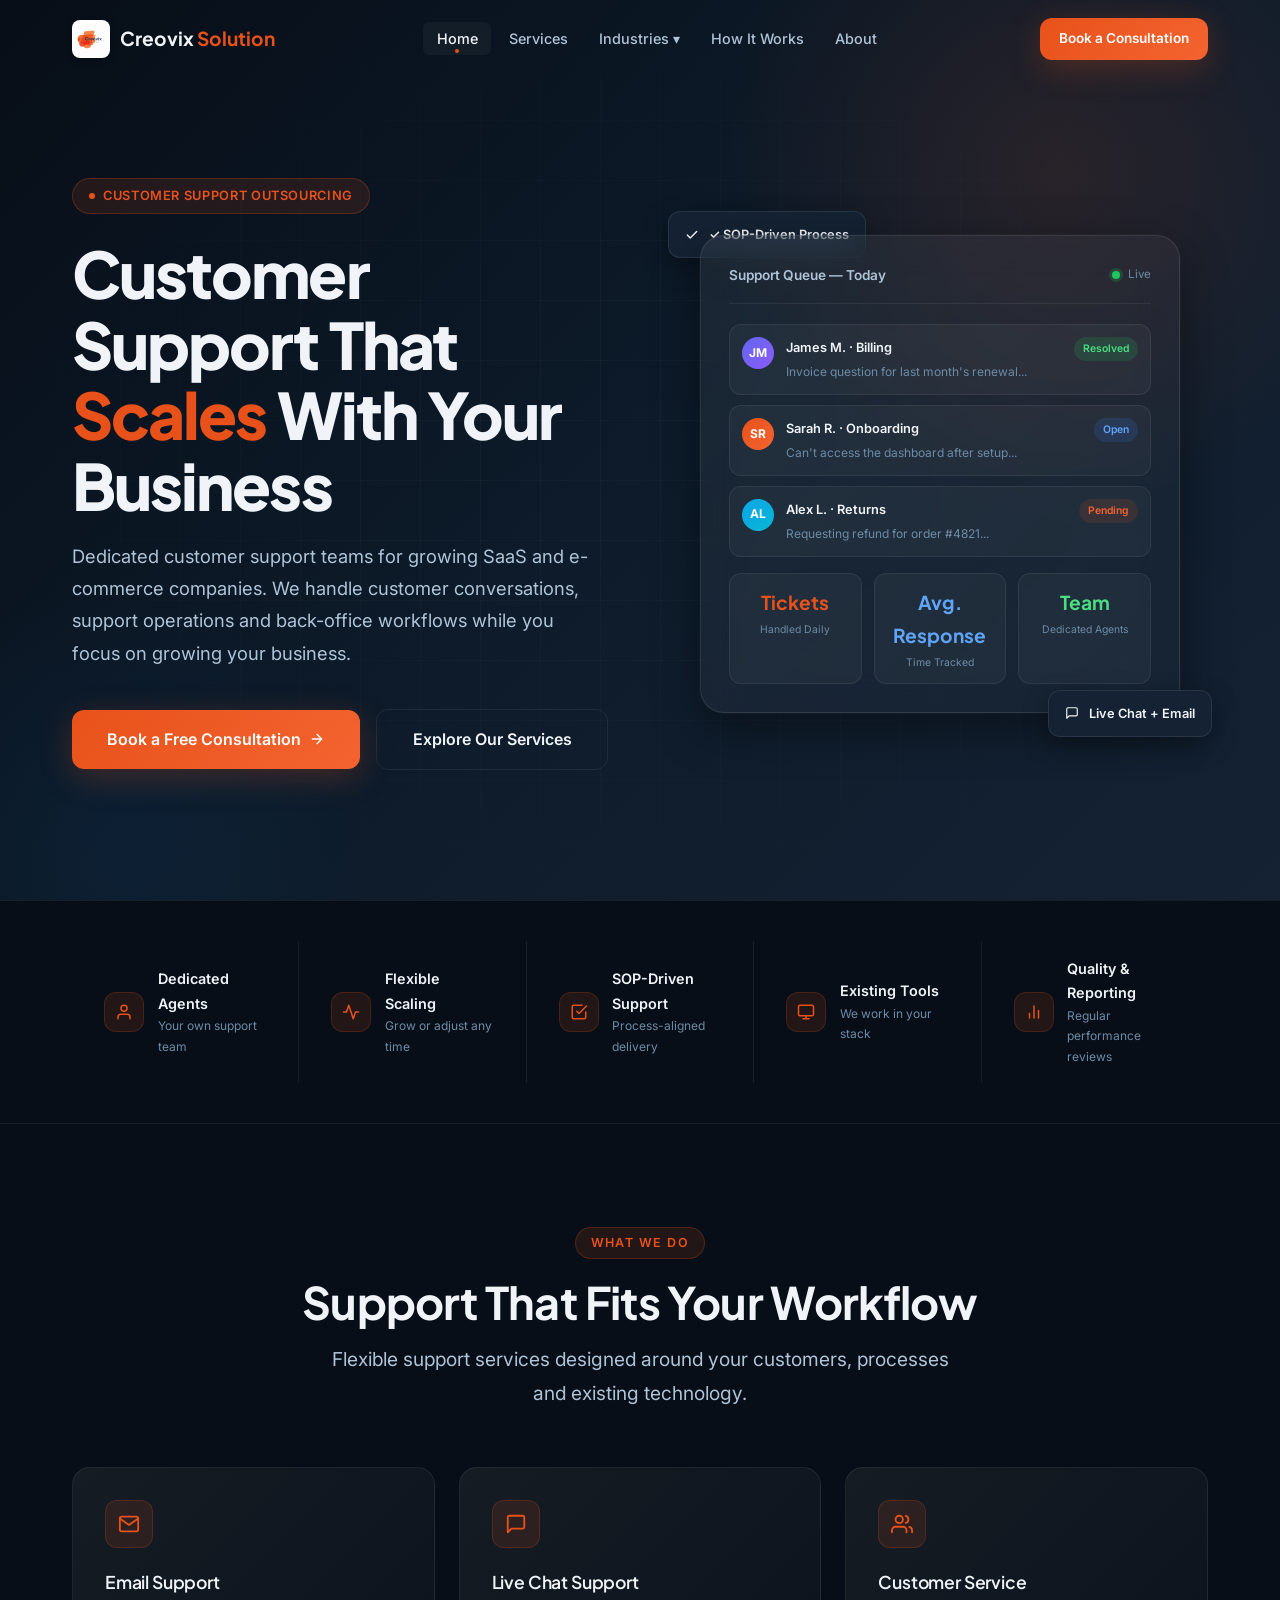
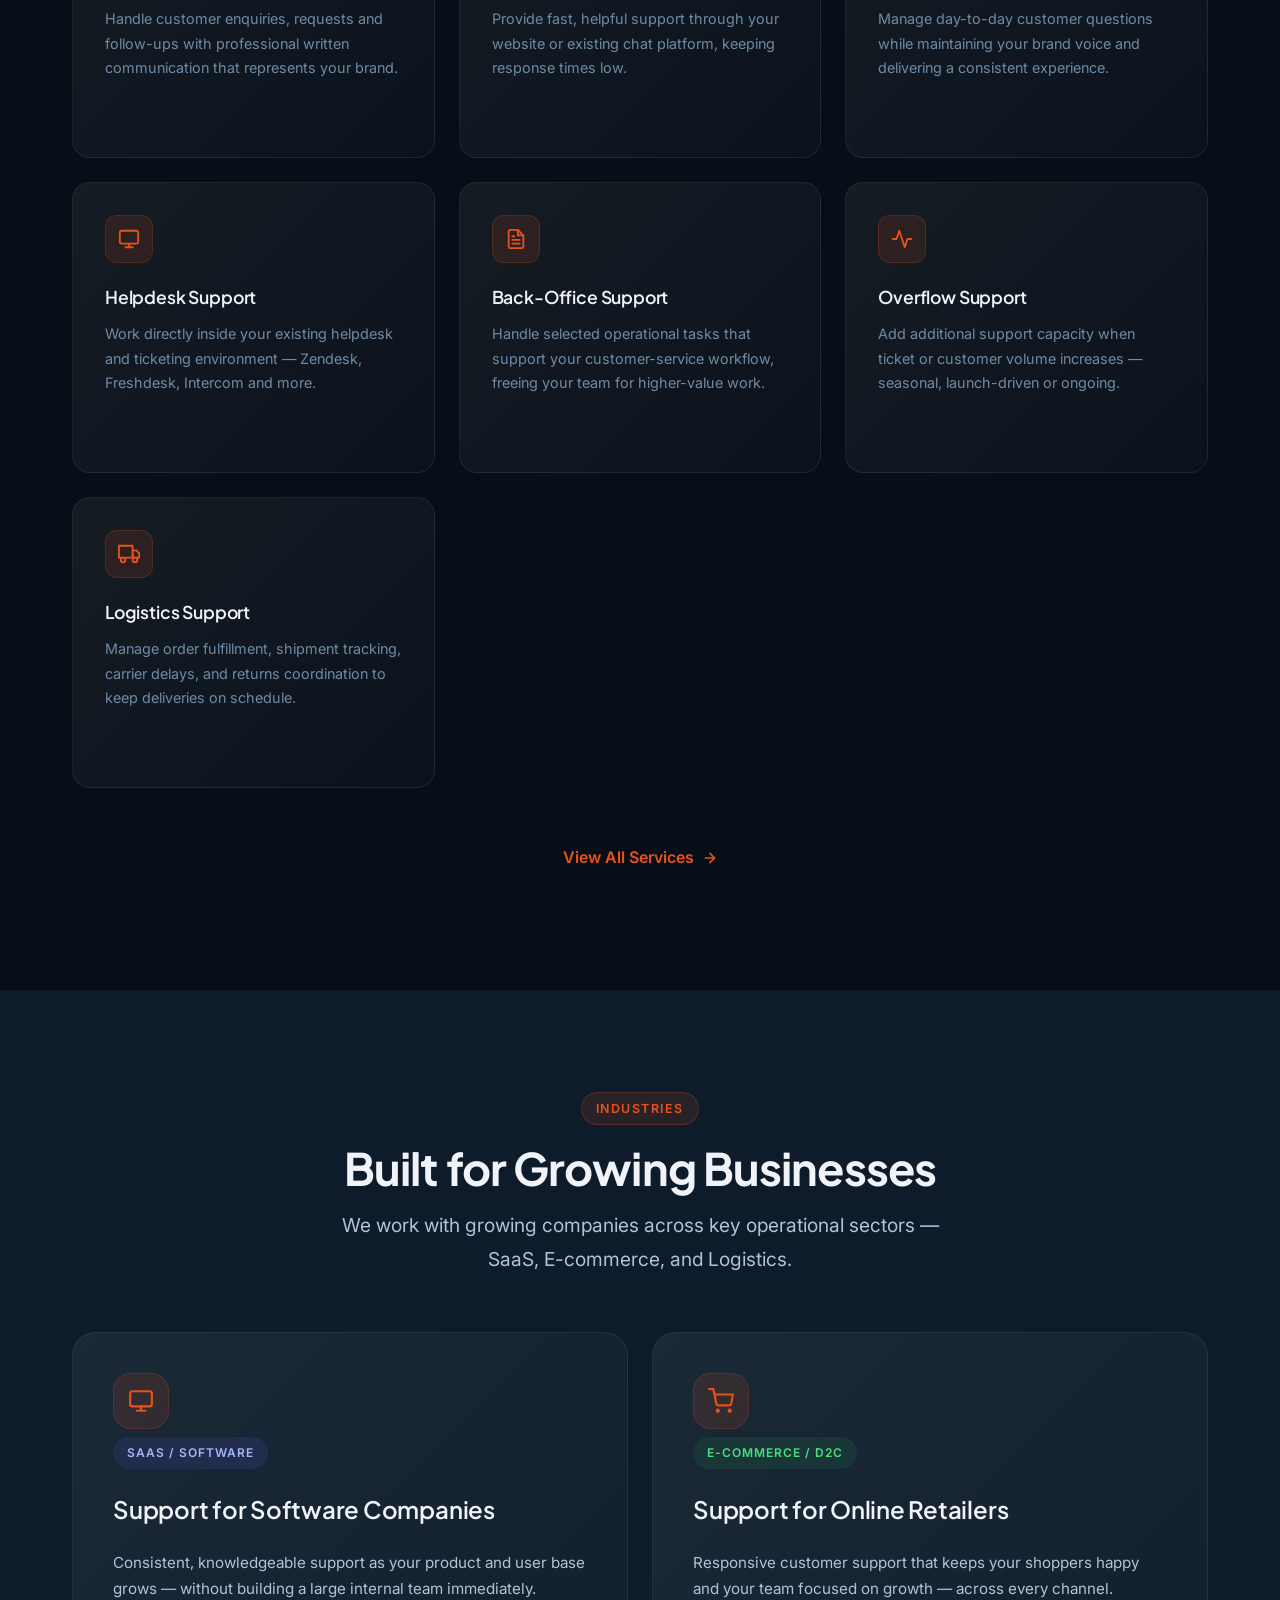
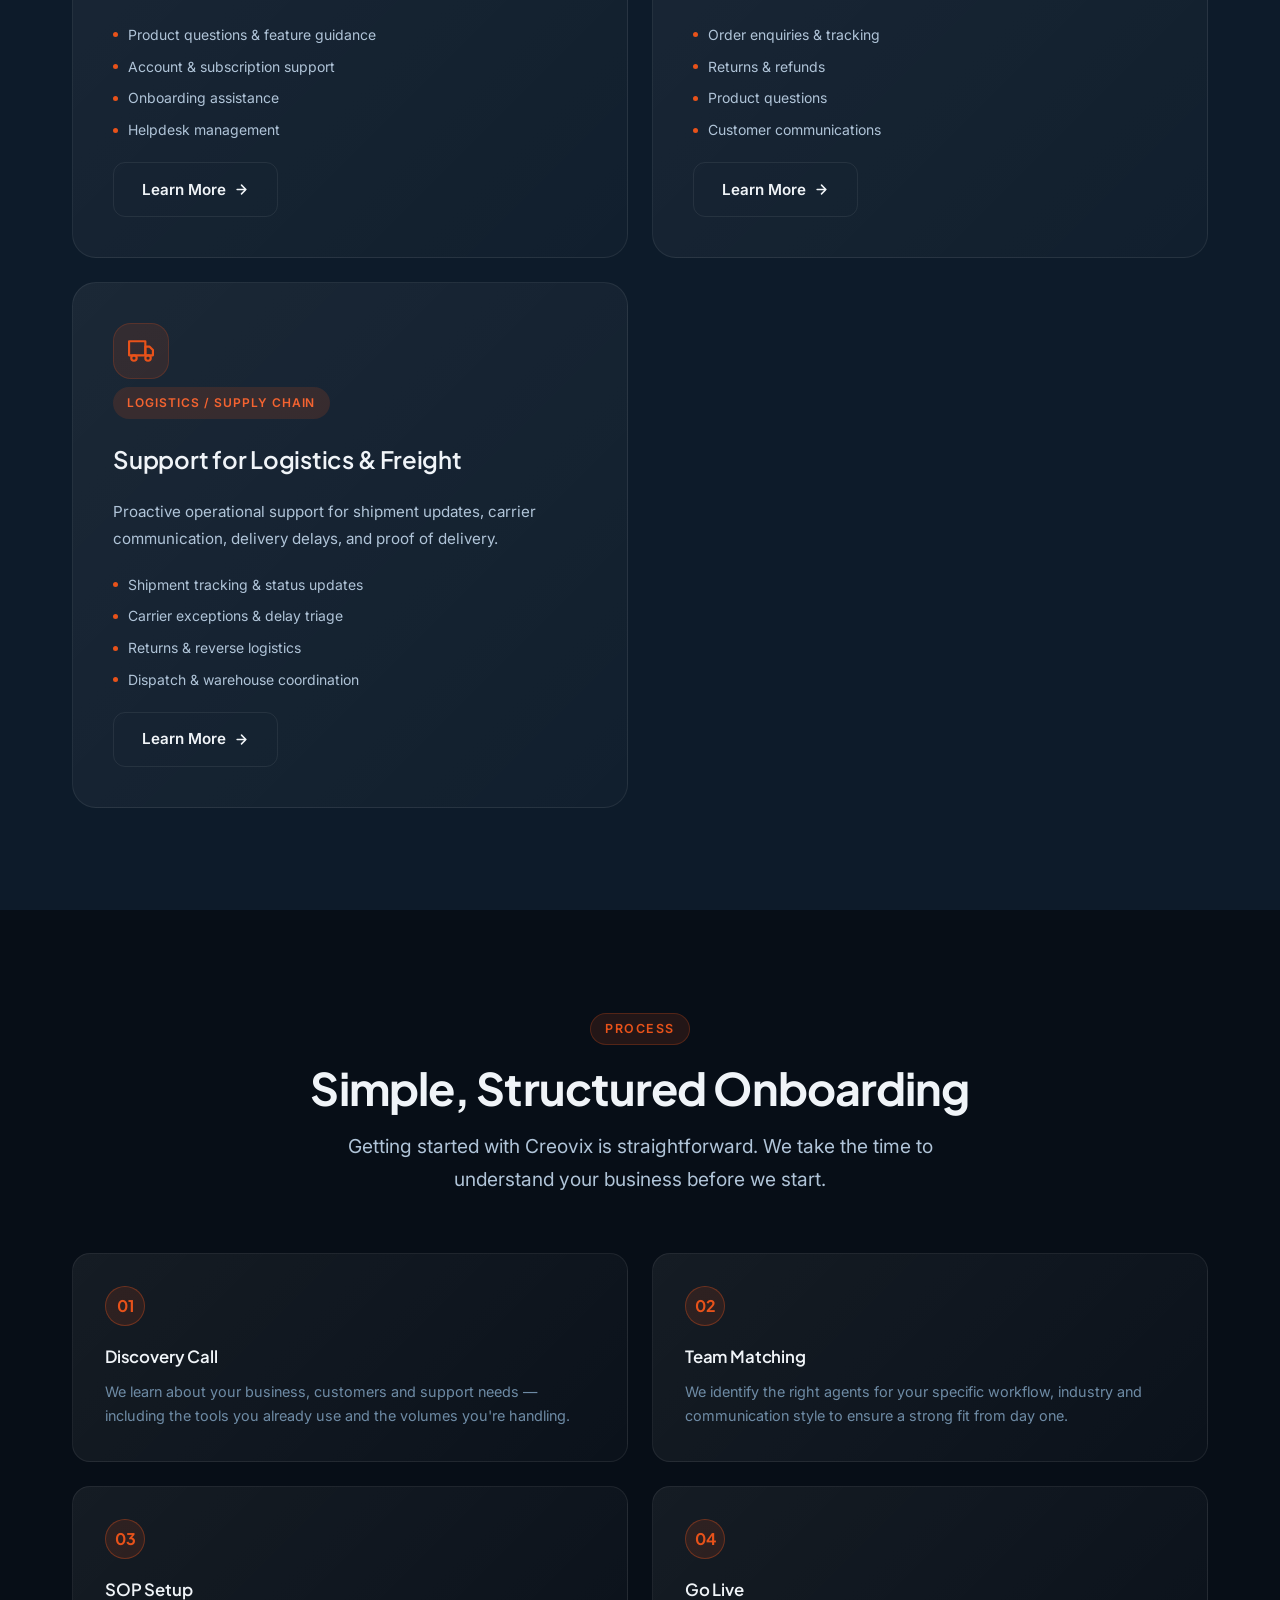
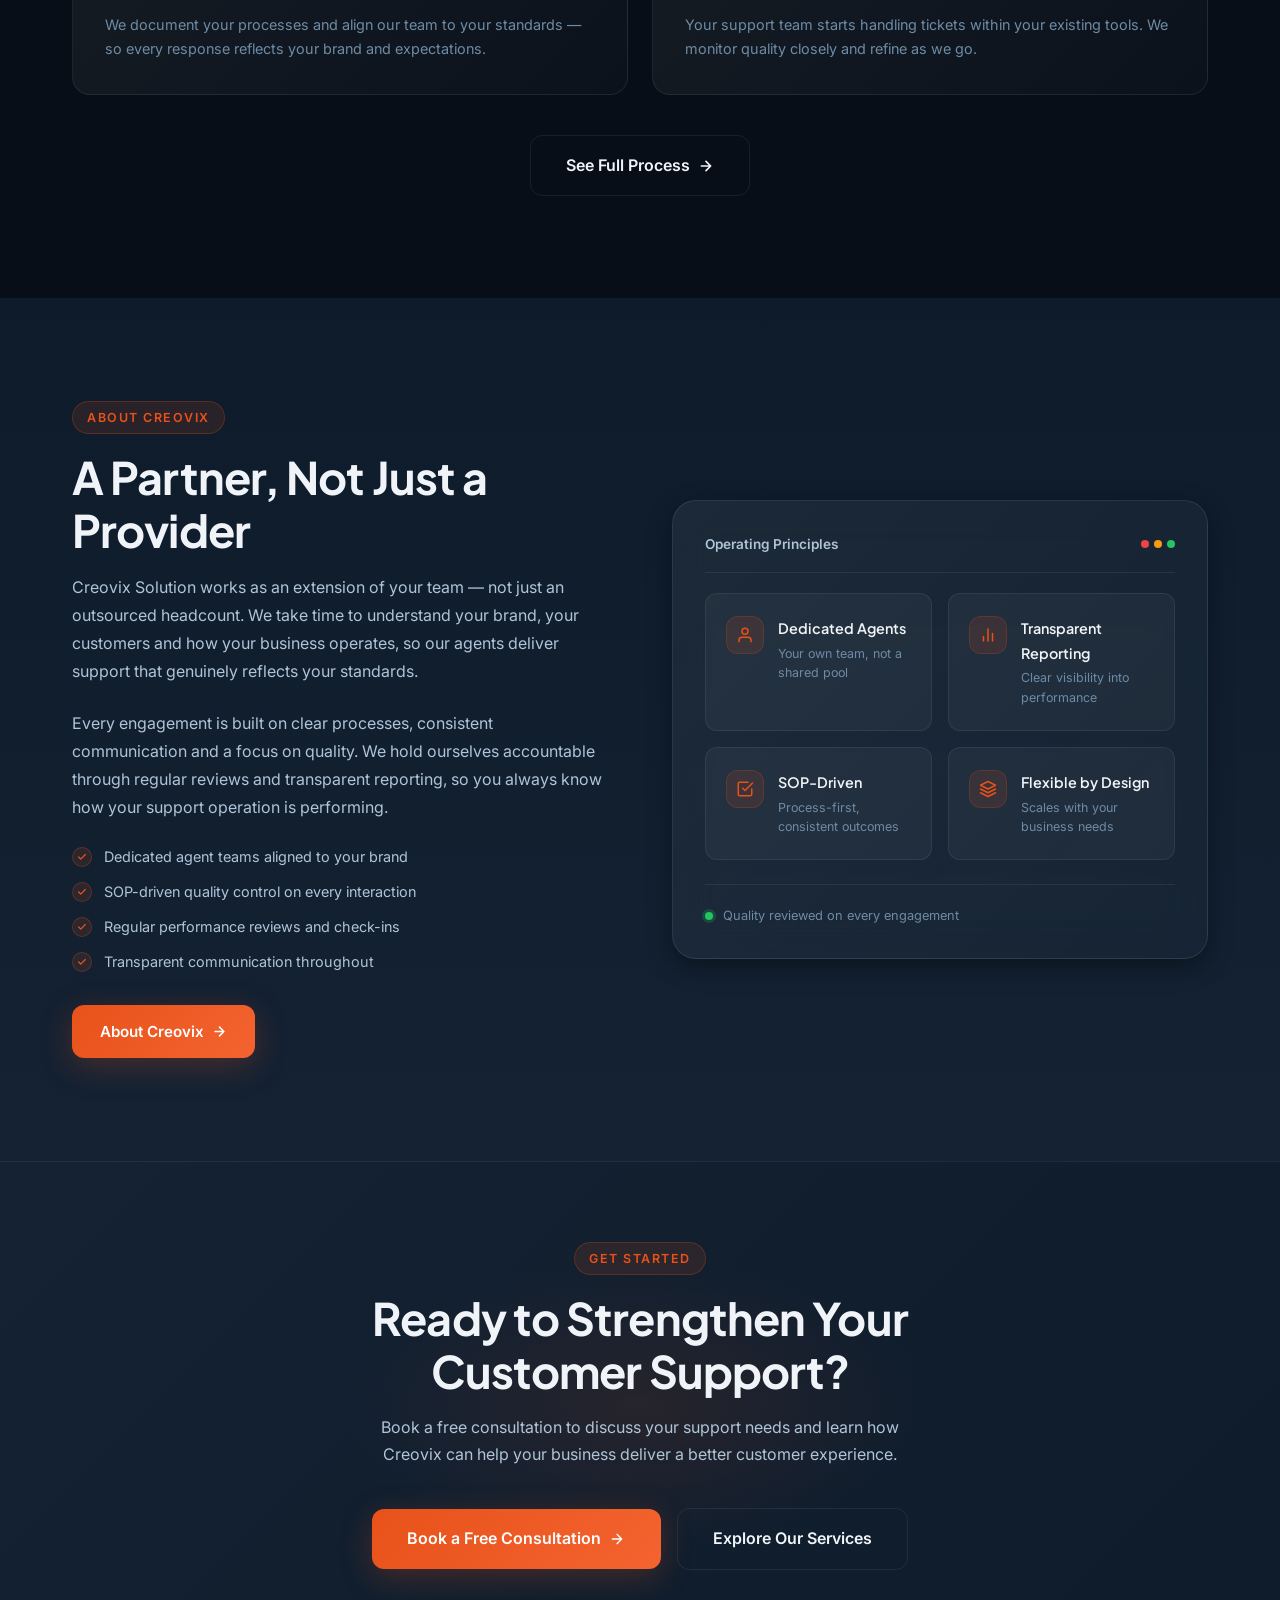
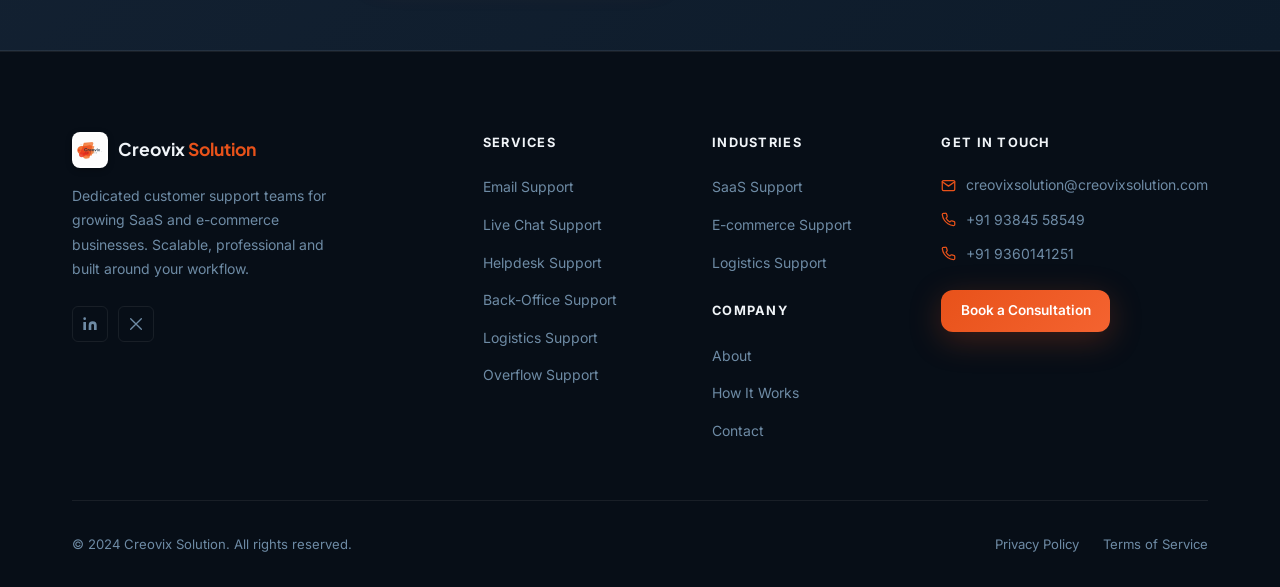
==== commit 1cb2945c: "Add files via upload" ====
--- a/index.html
+++ b/index.html
@@ -129,6 +129,7 @@
     /* Industry card badge colours */
     .badge--saas { background: rgba(99,102,241,0.12); color: #a5b4fc; }
     .badge--ecom { background: rgba(34,197,94,0.1); color: #4ADE80; }
+    .badge--logistics { background: rgba(232,82,26,0.15); color: #F46330; }
 
     /* Industry visual icon panel */
     .industry-icon-panel {
@@ -166,6 +167,7 @@
           <div class="nav__dropdown">
             <a href="saas-support.html" class="nav__dropdown-link">SaaS Support</a>
             <a href="ecommerce-support.html" class="nav__dropdown-link">E-commerce Support</a>
+            <a href="logistics-support.html" class="nav__dropdown-link">Logistics Support</a>
           </div>
         </li>
         <li><a href="how-it-works.html" class="nav__link">How It Works</a></li>
@@ -187,6 +189,8 @@
   <a href="services.html" class="nav__mobile-link">Services</a>
   <a href="saas-support.html" class="nav__mobile-link">SaaS Support</a>
   <a href="ecommerce-support.html" class="nav__mobile-link">E-commerce Support</a>
+  <a href="logistics-support.html" class="nav__mobile-link">Logistics Support</a>
+  <a href="logistics-support.html" class="nav__mobile-link">Logistics Support</a>
   <a href="how-it-works.html" class="nav__mobile-link">How It Works</a>
   <a href="about.html" class="nav__mobile-link">About</a>
   <a href="contact.html" class="nav__mobile-link btn btn-primary" style="margin-top:1rem;">Book a Consultation</a>
@@ -563,7 +567,7 @@
     <div class="section-header section-header--center animate-fade-up">
       <span class="section-label">Industries</span>
       <h2>Built for Growing Businesses</h2>
-      <p class="text-lead">We work with two types of growing companies — and we understand what each one needs.</p>
+      <p class="text-lead">We work with growing companies across key operational sectors — SaaS, E-commerce, and Logistics.</p>
     </div>
 
     <div class="industry-grid">
@@ -616,6 +620,34 @@
           <li>Customer communications</li>
         </ul>
         <a href="ecommerce-support.html" class="btn btn-secondary" style="width:fit-content;">
+          Learn More
+          <svg width="15" height="15" viewBox="0 0 24 24" fill="none" stroke="currentColor" stroke-width="2.5" stroke-linecap="round" stroke-linejoin="round">
+            <path d="M5 12h14M12 5l7 7-7 7"/>
+          </svg>
+        </a>
+      </div>
+
+      <!-- Logistics Card -->
+      <div class="industry-card animate-fade-up">
+        <div>
+          <div class="industry-icon-panel">
+            <svg width="26" height="26" viewBox="0 0 24 24" fill="none" stroke="currentColor" stroke-width="2" stroke-linecap="round" stroke-linejoin="round">
+              <rect x="1" y="3" width="15" height="13"/>
+              <polygon points="16 8 20 8 23 11 23 16 16 16 16 8"/>
+              <circle cx="5.5" cy="18.5" r="2.5"/><circle cx="18.5" cy="18.5" r="2.5"/>
+            </svg>
+          </div>
+          <span class="industry-card__badge badge--logistics">Logistics / Supply Chain</span>
+        </div>
+        <h3>Support for Logistics &amp; Freight</h3>
+        <p>Proactive operational support for shipment updates, carrier communication, delivery delays, and proof of delivery.</p>
+        <ul class="industry-card__list">
+          <li>Shipment tracking &amp; status updates</li>
+          <li>Carrier exceptions &amp; delay triage</li>
+          <li>Returns &amp; reverse logistics</li>
+          <li>Dispatch &amp; warehouse coordination</li>
+        </ul>
+        <a href="logistics-support.html" class="btn btn-secondary" style="width:fit-content;">
           Learn More
           <svg width="15" height="15" viewBox="0 0 24 24" fill="none" stroke="currentColor" stroke-width="2.5" stroke-linecap="round" stroke-linejoin="round">
             <path d="M5 12h14M12 5l7 7-7 7"/>
@@ -885,6 +917,7 @@
         <ul class="footer__links">
           <li><a href="saas-support.html" class="footer__link">SaaS Support</a></li>
           <li><a href="ecommerce-support.html" class="footer__link">E-commerce Support</a></li>
+          <li><a href="logistics-support.html" class="footer__link">Logistics Support</a></li>
         </ul>
         <p class="footer__col-title" style="margin-top:1.5rem;">Company</p>
         <ul class="footer__links">
